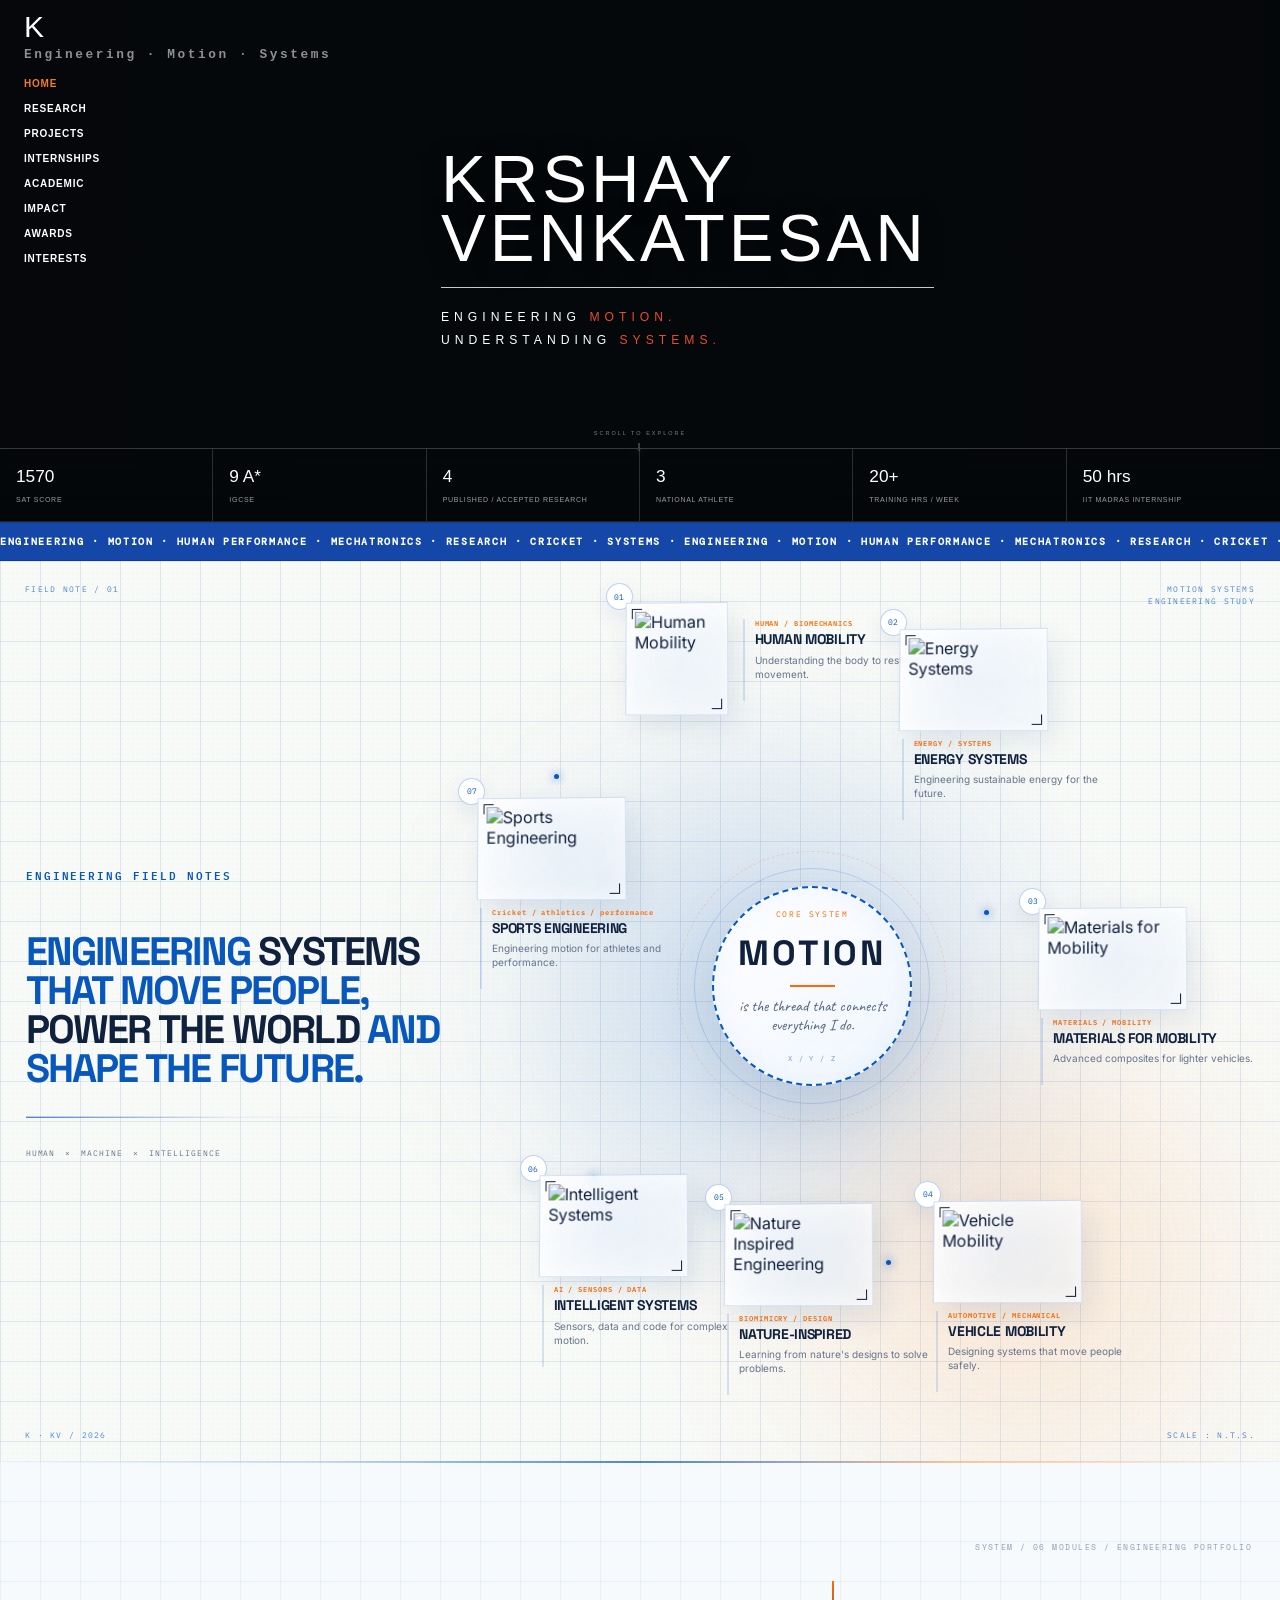
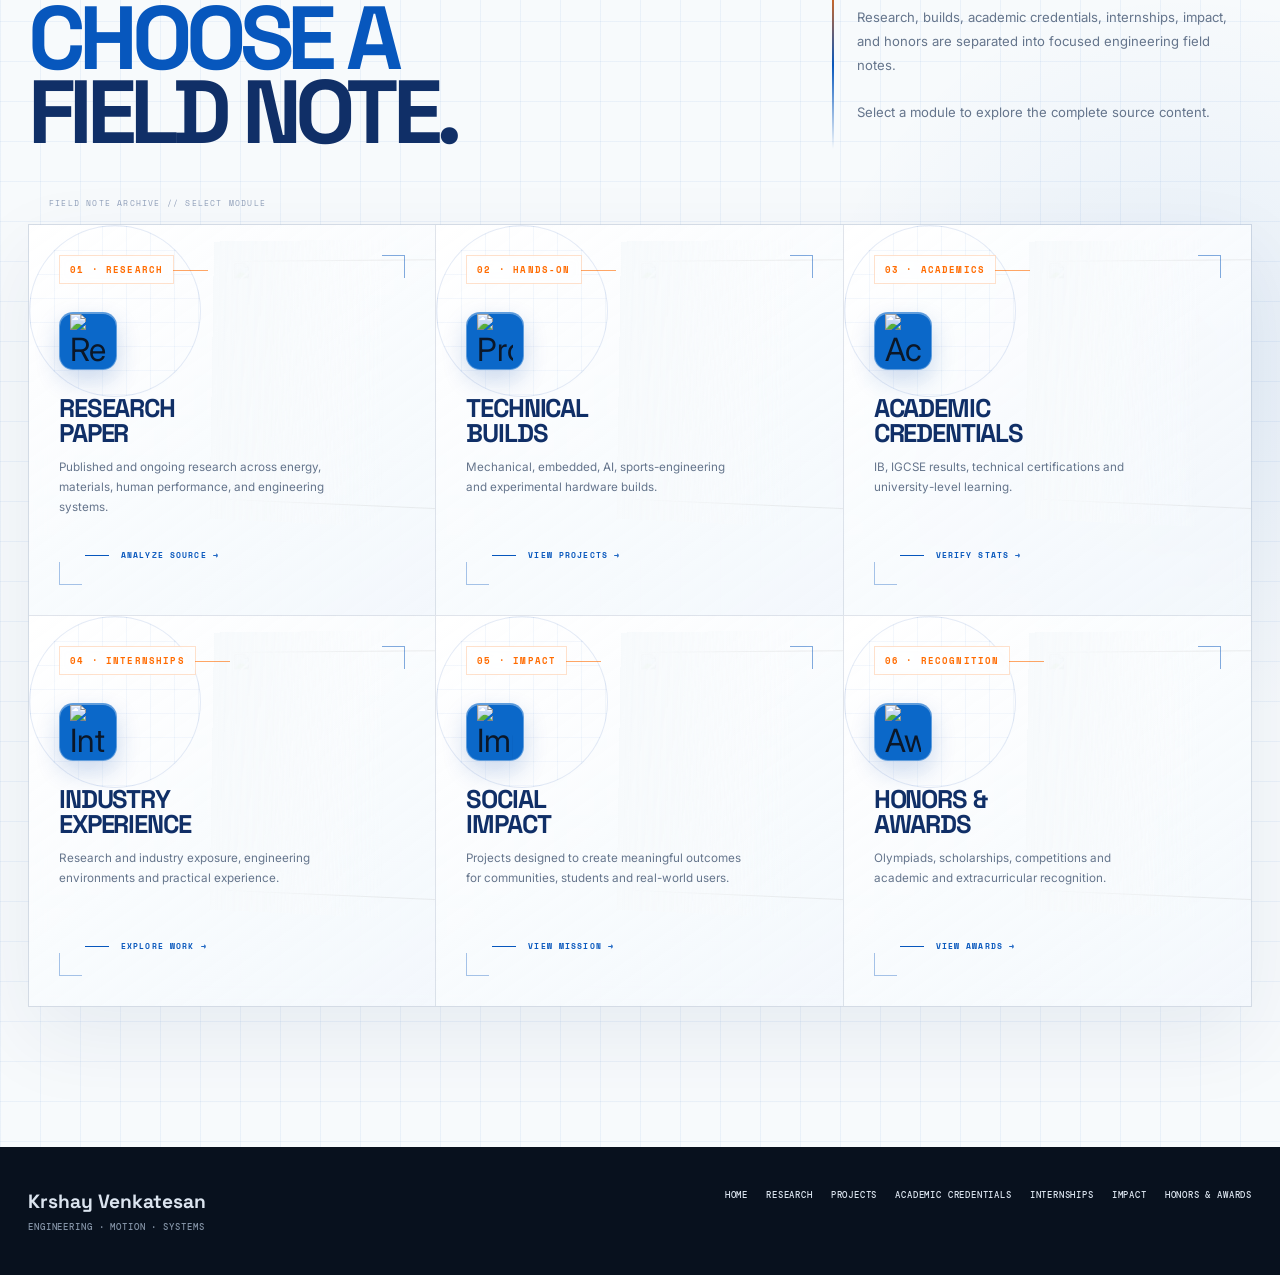
==== index.html @ c0efdbad "Add files via upload" ====
<!doctype html>
<html lang="en">

<head>
    <meta charset="utf-8">
    <meta name="viewport" content="width=device-width,initial-scale=1">
    <meta name="theme-color" content="#08111e">
    <title>Krshay Venkatesan — Engineering · Motion · Systems</title>
    <link rel="stylesheet" href="styles.css">
    <link rel="preconnect" href="https://fonts.googleapis.com">

    <link rel="preconnect" href="https://fonts.gstatic.com" crossorigin>

    <link
        href="https://fonts.googleapis.com/css2?family=Caveat:wght@400;500;600;700&family=IBM+Plex+Mono:wght@400;500;600&family=Inter:wght@400;500;600;700;800&family=Space+Grotesk:wght@400;500;600;700&display=swap"
        rel="stylesheet">
</head>

<body>
    <header class="site-header">

        <div class="header-inner">

            <!-- BRAND -->
            <a class="brand" href="index.html" aria-label="Krshay Venkatesan — Home" style="margin-bottom: 10px;">
                <span class="brand-mark">K</span>
                <span class="brand-name">
                    <small style="font-size: 80%;">Engineering · Motion · Systems</small>
                </span>
                <br>
            </a>
            <!-- NAVIGATION -->
            <nav class="main-nav" aria-label="Primary navigation">

                <a href="index.html" class="active">
                    <span>HOME</span>
                </a>

                <a href="research.html">
                    <span>RESEARCH</span>
                </a>

                <a href="projects.html">
                    <span>PROJECTS</span>
                </a>

                <a href="internships.html">
                    <span>INTERNSHIPS</span>
                </a>

                <a href="academics.html">
                    <span>ACADEMIC</span>
                </a>

                <a href="impact.html">
                    <span>IMPACT</span>
                </a>

                <a href="awards.html">
                    <span>AWARDS</span>
                </a>

                <a href="interests.html">
                    <span>INTERESTS</span>
                </a>

            </nav>

            <!-- MOBILE MENU -->
            <button class="menu-toggle" aria-label="Open navigation" aria-expanded="false" onclick="
                    document.body.classList.toggle('menu-open');
                    this.setAttribute(
                        'aria-expanded',
                        document.body.classList.contains('menu-open')
                    );
                ">

                <span></span>
                <span></span>
                <span></span>

            </button>

        </div>

    </header>
    <main>
        <section class="hero">

            <!-- FULL-WIDTH HERO IMAGE -->
            <div class="hero-bg"></div>


            <!-- HERO TITLE -->
            <div class="hero-content">

                <h1>
                    <span>KRSHAY</span>
                    <span>VENKATESAN</span>
                </h1>

                <div class="hero-rule"></div>

                <div class="hero-tagline">
                    <span>ENGINEERING <b>MOTION.</b></span>
                    <span>UNDERSTANDING <b>SYSTEMS.</b></span>
                </div>

            </div>


            <!-- SCROLL -->
            <div class="scroll-indicator">
                <span>SCROLL TO EXPLORE</span>
                <i>↓</i>
            </div>


            <!-- HERO STATS -->
            <div class="hero-stats">

                <div class="hero-stat">
                    <strong>1570</strong>
                    <span>SAT score</span>
                </div>

                <div class="hero-stat">
                    <strong>9 A*</strong>
                    <span>IGCSE</span>
                </div>

                <div class="hero-stat">
                    <strong>4</strong>
                    <span>Published / accepted research</span>
                </div>

                <div class="hero-stat">
                    <strong>3</strong>
                    <span>National athlete</span>
                </div>

                <div class="hero-stat">
                    <strong>20+</strong>
                    <span>Training hrs / week</span>
                </div>

                <div class="hero-stat">
                    <strong>50 hrs</strong>
                    <span>IIT Madras internship</span>
                </div>

            </div>

        </section>
        <div class="marquee">
            <div class="marquee-track">ENGINEERING · MOTION · HUMAN PERFORMANCE · MECHATRONICS · RESEARCH · CRICKET ·
                SYSTEMS · ENGINEERING · MOTION · HUMAN PERFORMANCE · MECHATRONICS · RESEARCH · CRICKET · SYSTEMS ·
                BIOMECHANICS</div>
        </div>
        <section class="blueprint-container">

            <!-- Blueprint atmosphere -->
            <div class="bp-glow bp-glow-1"></div>
            <div class="bp-glow bp-glow-2"></div>

            <!-- Technical corner labels -->
            <div class="technical-label label-top-left">
                FIELD NOTE / 01
            </div>

            <div class="technical-label label-top-right">
                MOTION SYSTEMS<br>
                ENGINEERING STUDY
            </div>

            <div class="technical-label label-bottom-left">
                K · KV / 2026
            </div>

            <div class="technical-label label-bottom-right">
                SCALE : N.T.S.
            </div>


            <div class="blueprint-stage">

                <!-- ==============================
             LEFT EDITORIAL AREA
        =============================== -->

                <aside class="sidebar">

                    <div class="eyebrow-wrap">
                        <span class="eyebrow" style="color: var(--bp-blue);">
                            ENGINEERING FIELD NOTES
                        </span>
                    </div>

                    <h1 class="main-headline">
                        ENGINEERING
                        <span>SYSTEMS</span>
                        THAT MOVE PEOPLE,
                        <span>POWER THE WORLD</span>
                        AND SHAPE THE FUTURE.
                    </h1>


                    <div class="headline-rule"></div>

                    <div class="sidebar-meta">

                        <span>
                            HUMAN
                        </span>

                        <span>×</span>

                        <span>
                            MACHINE
                        </span>

                        <span>×</span>

                        <span>
                            INTELLIGENCE
                        </span>

                    </div>

                </aside>



                <!-- ==============================
             CENTRAL 3D MOTION HUB
        =============================== -->

                <div class="motion-hub">
                    <div class="hub-orbit orbit-1"></div>
                    <div class="hub-orbit orbit-2"></div>
                    <div class="hub-circle">
                        <div class="hub-inner">
                            <span class="hub-kicker">
                                CORE SYSTEM
                            </span>
                            <h2>
                                MOTION
                            </h2>
                            <div class="hub-line"></div>
                            <p>
                                is the thread that connects
                                everything I do.
                            </p>
                            <span class="hub-coordinates">
                                X / Y / Z
                            </span>
                        </div>
                    </div>
                </div>

                <!-- ==============================
             NODE 01
             HUMAN MOBILITY
        =============================== -->

                <article class="node n1">

                    <div class="node-number">
                        01
                    </div>
                    <div class="node-image-wrap">

                        <div class="node-image-glow"></div>

                        <img src="assets/drawing/knee.png" alt="Human Mobility">

                        <span class="image-corner corner-tl"></span>
                        <span class="image-corner corner-br"></span>

                    </div>
                    <div class="txt">
                        <span class="node-category">
                            HUMAN / BIOMECHANICS
                        </span>

                        <h3>
                            HUMAN MOBILITY
                        </h3>

                        <p>
                            Understanding the body
                            to restore movement.
                        </p>

                        <span class="node-action">
                            EXPLORE →
                        </span>

                    </div>

                </article>



                <!-- ==============================
             NODE 02
             ENERGY
        =============================== -->

                <article class="node n2">

                    <div class="node-number">
                        02
                    </div>


                    <div class="node-image-wrap">

                        <div class="node-image-glow"></div>

                        <img src="assets/drawing/reactor.png" alt="Energy Systems">

                        <span class="image-corner corner-tl"></span>
                        <span class="image-corner corner-br"></span>

                    </div>


                    <div class="txt">

                        <span class="node-category">
                            ENERGY / SYSTEMS
                        </span>

                        <h3>
                            ENERGY SYSTEMS
                        </h3>

                        <p>
                            Engineering sustainable
                            energy for the future.
                        </p>

                        <span class="node-action">
                            EXPLORE →
                        </span>

                    </div>

                </article>



                <!-- ==============================
             NODE 03
             MATERIALS
        =============================== -->

                <article class="node n3">

                    <div class="node-number">
                        03
                    </div>


                    <div class="node-image-wrap">

                        <div class="node-image-glow"></div>

                        <img src="assets/drawing/materials.png" alt="Materials for Mobility">

                        <span class="image-corner corner-tl"></span>
                        <span class="image-corner corner-br"></span>

                    </div>


                    <div class="txt">

                        <span class="node-category">
                            MATERIALS / MOBILITY
                        </span>

                        <h3>
                            MATERIALS FOR MOBILITY
                        </h3>

                        <p>
                            Advanced composites for
                            lighter vehicles.
                        </p>

                        <span class="node-action">
                            EXPLORE →
                        </span>

                    </div>

                </article>



                <!-- ==============================
             NODE 04
             VEHICLE
        =============================== -->

                <article class="node n4">

                    <div class="node-number">
                        04
                    </div>


                    <div class="node-image-wrap">

                        <div class="node-image-glow"></div>

                        <img src="assets/drawing/chassis.png" alt="Vehicle Mobility">

                        <span class="image-corner corner-tl"></span>
                        <span class="image-corner corner-br"></span>

                    </div>


                    <div class="txt">

                        <span class="node-category">
                            AUTOMOTIVE / MECHANICAL
                        </span>

                        <h3>
                            VEHICLE MOBILITY
                        </h3>

                        <p>
                            Designing systems that
                            move people safely.
                        </p>

                        <span class="node-action">
                            EXPLORE →
                        </span>

                    </div>

                </article>



                <!-- ==============================
             NODE 05
             NATURE
        =============================== -->

                <article class="node n5">

                    <div class="node-number">
                        05
                    </div>


                    <div class="node-image-wrap">

                        <div class="node-image-glow"></div>

                        <img src="assets/drawing/nature.png" alt="Nature Inspired Engineering">

                        <span class="image-corner corner-tl"></span>
                        <span class="image-corner corner-br"></span>

                    </div>


                    <div class="txt">

                        <span class="node-category">
                            BIOMIMICRY / DESIGN
                        </span>

                        <h3>
                            NATURE-INSPIRED
                        </h3>

                        <p>
                            Learning from nature's
                            designs to solve problems.
                        </p>

                        <span class="node-action">
                            EXPLORE →
                        </span>

                    </div>

                </article>



                <!-- ==============================
             NODE 06
             INTELLIGENCE
        =============================== -->

                <article class="node n6">

                    <div class="node-number">
                        06
                    </div>


                    <div class="node-image-wrap">

                        <div class="node-image-glow"></div>

                        <img src="assets/drawing/chip.png" alt="Intelligent Systems">

                        <span class="image-corner corner-tl"></span>
                        <span class="image-corner corner-br"></span>

                    </div>


                    <div class="txt">

                        <span class="node-category">
                            AI / SENSORS / DATA
                        </span>

                        <h3>
                            INTELLIGENT SYSTEMS
                        </h3>

                        <p>
                            Sensors, data and code
                            for complex motion.
                        </p>

                        <span class="node-action">
                            EXPLORE →
                        </span>

                    </div>

                </article>



                <!-- ==============================
             NODE 07
             Sports Engineering
        =============================== -->

                <article class="node n7">

                    <div class="node-number">
                        07
                    </div>


                    <div class="node-image-wrap">

                        <div class="node-image-glow"></div>

                        <img src="assets/drawing/sport.png" alt="Sports Engineering">

                        <span class="image-corner corner-tl"></span>
                        <span class="image-corner corner-br"></span>

                    </div>


                    <div class="txt">

                        <span class="node-category">
                            Cricket / athletics / performance
                        </span>

                        <h3>
                            SPORTS ENGINEERING
                        </h3>

                        <p>
                            Engineering motion for
                            athletes and performance.
                        </p>

                        <span class="node-action">
                            EXPLORE →
                        </span>

                    </div>

                </article>



                <!-- ==============================
             FLOATING TECH PARTICLES
        =============================== -->

                <span class="tech-dot dot-1"></span>
                <span class="tech-dot dot-2"></span>
                <span class="tech-dot dot-3"></span>
                <span class="tech-dot dot-4"></span>

            </div>

        </section>
        <section class="foundation" id="foundation">

            <div class="container">

                <!-- =========================================
             SECTION INTRO
             ========================================= -->

                <div class="section-intro reveal">

                    <div>

                        <h2>
                            Choose a<br>
                            Field Note.
                        </h2>

                    </div>

                    <p>
                        Research, builds, academic credentials,
                        internships, impact, and honors are separated
                        into focused engineering field notes.

                        <br><br>

                        Select a module to explore the complete source
                        content.
                    </p>

                </div>


                <!-- =========================================
             SIX MODULES
             ========================================= -->

                <div class="six-grid">


                    <!-- =====================================
                 01 — RESEARCH
                 ===================================== -->

                    <a class="topic-card reveal" href="research.html">

                        <div class="card-bg-drawing">

                            <img src="assets/drawing/materials.png" alt="">

                        </div>


                        <div class="card-content">

                            <div class="topic-num">
                                01 · RESEARCH
                            </div>


                            <div class="topic-icon" style="padding:10px;">
                                <img src="assets/icon/research.png" alt="Research">
                            </div>

                            <h3>
                                Research<br>
                                Paper
                            </h3>


                            <p>
                                Published and ongoing research across
                                energy, materials, human performance,
                                and engineering systems.
                            </p>


                            <span class="topic-link">
                                Analyze Source →
                            </span>

                        </div>

                    </a>



                    <!-- =====================================
                 02 — PROJECTS
                 ===================================== -->

                    <a class="topic-card reveal" href="projects.html">

                        <div class="card-bg-drawing">

                            <img src="assets/drawing/projects.png" alt="">

                        </div>


                        <div class="card-content">

                            <div class="topic-num">
                                02 · HANDS-ON
                            </div>



                            <div class="topic-icon" style="padding:10px;">
                                <img src="assets/icon/projects.png" alt="Projects">
                            </div>

                            <h3>
                                Technical<br>
                                Builds
                            </h3>


                            <p>
                                Mechanical, embedded, AI,
                                sports-engineering and
                                experimental hardware builds.
                            </p>


                            <span class="topic-link">
                                View Projects →
                            </span>

                        </div>

                    </a>

                    <!-- =====================================
                 03 — ACADEMICS
                 ===================================== -->

                    <a class="topic-card reveal" href="academics.html">

                        <div class="card-bg-drawing">

                            <img src="assets/drawing/academics.png" alt="">

                        </div>


                        <div class="card-content">

                            <div class="topic-num">
                                03 · ACADEMICS
                            </div>


                            <div class="topic-icon" style="padding:10px;">
                                <img src="assets/icon/academics.png" alt="Academics">
                            </div>


                            <h3>
                                Academic<br>
                                Credentials
                            </h3>


                            <p>
                                IB, IGCSE results, technical
                                certifications and university-level
                                learning.
                            </p>


                            <span class="topic-link">
                                Verify Stats →
                            </span>

                        </div>

                    </a>

                    <!-- =====================================
                 04 — INTERNSHIPS
                 ===================================== -->

                    <a class="topic-card reveal" href="internships.html">

                        <div class="card-bg-drawing">

                            <img src="assets/drawing/internship.png" alt="">

                        </div>


                        <div class="card-content">

                            <div class="topic-num">
                                04 · INTERNSHIPS
                            </div>


                            <div class="topic-icon" style="padding:10px;">
                                <img src="assets/icon/internship.png" alt="Internships">
                            </div>


                            <h3>
                                Industry<br>
                                Experience
                            </h3>


                            <p>
                                Research and industry exposure,
                                engineering environments and
                                practical experience.
                            </p>


                            <span class="topic-link">
                                Explore Work →
                            </span>

                        </div>

                    </a>



                    <!-- =====================================
                 05 — IMPACT
                 ===================================== -->

                    <a class="topic-card reveal" href="impact.html">

                        <div class="card-bg-drawing">

                            <img src="assets/drawing/impact.png" alt="">

                        </div>


                        <div class="card-content">

                            <div class="topic-num">
                                05 · IMPACT
                            </div>


                            <div class="topic-icon" style="padding:10px;">
                                <img src="assets/icon/impact.png" alt="Impact">
                            </div>


                            <h3>
                                Social<br>
                                Impact
                            </h3>


                            <p>
                                Projects designed to create meaningful
                                outcomes for communities, students
                                and real-world users.
                            </p>


                            <span class="topic-link">
                                View Mission →
                            </span>

                        </div>

                    </a>



                    <!-- =====================================
                 06 — AWARDS
                 ===================================== -->

                    <a class="topic-card reveal" href="awards.html">

                        <div class="card-bg-drawing">

                            <img src="assets/drawing/award.png" alt="">

                        </div>


                        <div class="card-content">

                            <div class="topic-num">
                                06 · RECOGNITION
                            </div>


                            <div class="topic-icon" style="padding:10px;">
                                <img src="assets/icon/award.png" alt="Awards">
                            </div>


                            <h3>
                                Honors &<br>
                                Awards
                            </h3>


                            <p>
                                Olympiads, scholarships, competitions
                                and academic and extracurricular
                                recognition.
                            </p>


                            <span class="topic-link">
                                View Awards →
                            </span>

                        </div>

                    </a>


                </div>

            </div>

        </section>
    </main>
    <footer class="site-footer">
        <div class="container footer-grid">
            <div>
                <div class="footer-title">Krshay Venkatesan</div>
                <div class="footer-meta">Engineering · Motion · Systems</div>
            </div>
            <div class="footer-links"><a href="index.html">Home</a><a href="research.html">Research</a><a
                    href="projects.html">Projects</a><a href="academics.html">Academic Credentials</a><a
                    href="internships.html">Internships</a><a href="impact.html">Impact</a><a href="awards.html">Honors
                    & Awards</a></div>
        </div>
    </footer>
    <script>const io = new IntersectionObserver(es => es.forEach(e => { if (e.isIntersecting) e.target.classList.add('show') }), { threshold: .08 }); document.querySelectorAll('.reveal').forEach(e => io.observe(e));</script>
</body>

</html>
---- styles.css ----
@import url('https://fonts.googleapis.com/css2?family=Caveat:wght@500;600&family=DM+Mono:wght@400;500&family=Inter:wght@400;500;600;700;800&family=Space+Grotesk:wght@500;600;700&display=swap');
@import url('https://fonts.googleapis.com/css2?family=Space+Mono&family=Syncopate:wght@700&display=swap');

:root {
    --ink: #0b1728;
    --blue: #1547a8;
    --blue2: #2b6bd8;
    --paper: #f7f8f4;
    --grid: #dbe5f2;
    --orange: #e85a20;
    --muted: #66758a;
    --line: #c7d3e2;
    --max: 1320px;
    --mono: 'DM Mono', monospace;
    --display: 'Space Grotesk', sans-serif;
    --sans: 'Inter', sans-serif;
    --hand: 'Caveat', cursive;
    --bp-blue: #0047ab;
    --bp-soft: #f0f7ff;
    --bp-grid: rgba(0, 71, 171, 0.1);
}

* {
    box-sizing: border-box;
    margin: 0;
    padding: 0
}

html {
    scroll-behavior: smooth
}

body {
    font-family: var(--sans);
    background: var(--paper);
    color: var(--ink);
    overflow-x: hidden
}

a {
    color: inherit;
    text-decoration: none
}

img {
    max-width: 100%;
    display: block
}

.container {
    width: min(var(--max), calc(100% - 56px));
    margin: auto
}

.mono {
    font-family: var(--mono)
}

.hand {
    font-family: var(--hand)
}

body:before {
    content: '';
    position: fixed;
    inset: 0;
    pointer-events: none;
    opacity: .35;
    background-image: linear-gradient(rgba(21, 71, 168, .035) 1px, transparent 1px), linear-gradient(90deg, rgba(21, 71, 168, .035) 1px, transparent 1px);
    background-size: 32px 32px;
    z-index: -1
}

.nav {
    position: fixed;
    z-index: 50;
    left: 0;
    right: 0;
    top: 0;
    height: 74px;
    display: flex;
    align-items: center;
    justify-content: space-between;
    padding: 0 28px;
    background: rgba(247, 248, 244, .86);
    backdrop-filter: blur(16px);
    border-bottom: 1px solid #cbd6e3
}

.brand {
    display: flex;
    align-items: center;
    gap: 13px
}

.logo {
    font: 700 1.8rem var(--display);
    letter-spacing: -.09em
}

.brand-line {
    width: 1px;
    height: 30px;
    background: #aebdce
}

.brand-text strong {
    display: block;
    font: 700 .86rem var(--display);
    letter-spacing: .08em;
    text-transform: uppercase
}

.brand-text span {
    display: block;
    margin-top: 3px;
    color: #708097;
    font: 500 .52rem var(--mono);
    letter-spacing: .12em;
    text-transform: uppercase
}

.navlinks {
    display: flex;
    gap: 24px;
    list-style: none;
    font: 500 .58rem var(--mono);
    letter-spacing: .1em;
    text-transform: uppercase
}

.navlinks a {
    color: #536277
}

.navlinks a:hover {
    color: var(--orange)
}

.nav-cta {
    border: 1px solid #9eafc3;
    padding: 10px 13px;
    font: 500 .58rem var(--mono);
    letter-spacing: .1em;
    text-transform: uppercase
}

.menu {
    display: none;
    border: 0;
    background: none;
    font-size: 1.4rem
}

.hero {
    min-height: 100vh;
    padding-top: 44px;
    position: relative;
    display: flex;
    align-items: center;
    overflow: hidden;
    background: #05080d;
    color: white
}


.hero-grid {
    position: absolute;
    inset: 0;
    background-image: linear-gradient(rgba(255, 255, 255, .045) 1px, transparent 1px), linear-gradient(90deg, rgba(255, 255, 255, .045) 1px, transparent 1px);
    background-size: 70px 70px;
    mask-image: linear-gradient(90deg, #000, transparent 92%)
}

.hero-content {
    position: relative;
    z-index: 2;
    padding: 88px 0 145px
}

.eyebrow {
    font: 500 .63rem var(--mono);
    letter-spacing: .18em;
    text-transform: uppercase;
    color: #b7c1ce;
    margin-bottom: 24px
}

.hero h1 {
    font: 800 clamp(4rem, 6.8vw, 7.2rem)/.78 var(--display);
    letter-spacing: -.09em;
    text-transform: uppercase
}

.hero h1 span {
    display: block
}

.rule {
    width: 220px;
    height: 2px;
    background: var(--orange);
    margin: 32px 0 22px
}

.tagline {
    font: 500 clamp(1rem, 1.6vw, 1.35rem)/1.6 var(--mono);
    letter-spacing: .12em;
    text-transform: uppercase
}

.tagline b {
    color: #ff8a55
}

.hero-intro {
    max-width: 620px;
    color: #c4ccd6;
    line-height: 1.85;
    font-size: .92rem;
    margin-top: 22px
}

.hero-actions {
    display: flex;
    gap: 10px;
    flex-wrap: wrap;
    margin-top: 28px
}

.btn {
    display: inline-flex;
    align-items: center;
    gap: 9px;
    padding: 13px 17px;
    border: 1px solid #aab8c8;
    font: 600 .59rem var(--mono);
    letter-spacing: .1em;
    text-transform: uppercase;
    transition: .25s
}

.btn:hover {
    transform: translateY(-2px);
    border-color: var(--orange)
}

.btn.primary {
    background: var(--orange);
    border-color: var(--orange);
    color: #fff
}

.hero-note {
    position: absolute;
    right: 5%;
    bottom: 19%;
    z-index: 2;
    width: 250px;
    padding: 14px 16px;
    background: #f7f8f4;
    color: #17345e;
    border: 1px solid #c2cedc;
    box-shadow: 8px 8px 0 rgba(0, 0, 0, .38);
    transform: rotate(-4deg);
    font: 600 1.35rem var(--hand)
}

.hero-note small {
    display: block;
    margin-top: 8px;
    font: 500 .53rem var(--mono);
    letter-spacing: .12em;
    text-transform: uppercase;
    color: #6a7890
}

.hero-stats {
    position: absolute;
    left: 0;
    right: 0;
    bottom: 0;
    z-index: 3;
    display: grid;
    grid-template-columns: repeat(6, 1fr);
    background: rgba(247, 248, 244, .92);
    color: var(--ink);
    border-top: 1px solid #c4d0df;
    backdrop-filter: blur(12px)
}

.hero-stat {
    padding: 16px 18px;
    border-right: 1px solid #d3dce7
}

.hero-stat:last-child {
    border-right: 0
}

.hero-stat strong {
    display: block;
    font: 700 1.35rem var(--display)
}

.hero-stat span {
    display: block;
    margin-top: 3px;
    color: #6f7d90;
    font: 500 .5rem var(--mono);
    letter-spacing: .08em;
    text-transform: uppercase
}

.marquee {
    background: var(--blue);
    color: #fff;
    overflow: hidden;
    white-space: nowrap;
    border-block: 1px solid #123b8c
}

.marquee-track {
    display: inline-flex;
    gap: 36px;
    padding: 12px 0;
    font: 700 .62rem var(--mono);
    letter-spacing: .17em;
    text-transform: uppercase;
    animation: marquee 22s linear infinite
}

@keyframes marquee {
    to {
        transform: translateX(-50%)
    }
}

.foundation {
    padding: 95px 0 120px;
    background: #fff
}

.section-intro {
    display: flex;
    justify-content: space-between;
    align-items: end;
    gap: 40px;
    margin-bottom: 45px
}

.section-intro h2 {
    font: 700 clamp(3rem, 6.5vw, 6.5rem)/.85 var(--display);
    letter-spacing: -.07em;
    text-transform: uppercase;
    color: #102f67
}

.section-intro p {
    max-width: 430px;
    color: #607088;
    line-height: 1.8;
    font-size: .85rem
}

.six-grid {
    display: grid;
    grid-template-columns: repeat(3, 1fr);
    border: 1px solid var(--line);
    background: #fff
}
 
.topic-card {
    min-height: 300px;
    padding: 26px;
    position: relative;
    border-right: 1px solid var(--line);
    border-bottom: 1px solid var(--line);
    overflow: hidden;
    transition: .3s;
    background: rgba(255, 255, 255, .9)
}

.topic-card:nth-child(3n) {
    border-right: 0
}

.topic-card:nth-child(n+4) {
    border-bottom: 0
}

.topic-card:before {
    content: '';
    position: absolute;
    width: 170px;
    height: 170px;
    border: 1px solid #1547a81c;
    border-radius: 50%;
    right: -65px;
    bottom: -65px
}

.topic-card:hover {
    background: #f5f8fc;
    transform: translateY(-5px);
    box-shadow: 0 15px 35px rgba(17, 49, 93, .08)
}

.topic-num {
    font: 500 .58rem var(--mono);
    letter-spacing: .14em;
    color: var(--orange)
}

.topic-icon {
    font-size: 2rem;
    margin: 30px 0 24px
}

.topic-card h3 {
    font: 700 1.45rem var(--display);
    letter-spacing: -.03em;
    text-transform: uppercase;
    color: #102f67
}

.topic-card p {
    color: #637187;
    font-size: .77rem;
    line-height: 1.75;
    margin-top: 10px;
    max-width: 330px
}

.topic-link {
    position: absolute;
    left: 26px;
    bottom: 24px;
    font: 600 .57rem var(--mono);
    letter-spacing: .1em;
    text-transform: uppercase;
    color: var(--blue)
}

.site-footer {
    background: #08111e;
    color: #dbe4ef;
    padding: 42px 0
}

.footer-grid {
    display: flex;
    justify-content: space-between;
    gap: 30px
}

.footer-title {
    font: 700 1.2rem var(--display)
}

.footer-meta {
    font: 500 .55rem var(--mono);
    letter-spacing: .1em;
    text-transform: uppercase;
    color: #8392a5;
    margin-top: 7px
}

.footer-links {
    display: flex;
    gap: 18px;
    flex-wrap: wrap;
    font: 500 .57rem var(--mono);
    letter-spacing: .09em;
    text-transform: uppercase
}

.footer-links a:hover {
    color: #ff7a43
}

.page-hero {
    padding: 145px 0 80px;
    background: #08111e;
    color: #fff;
    position: relative;
    overflow: hidden
}

.page-hero:after {
    content: '';
    position: absolute;
    inset: 0;
    background-image: linear-gradient(rgba(255, 255, 255, .035) 1px, transparent 1px), linear-gradient(90deg, rgba(255, 255, 255, .035) 1px, transparent 1px);
    background-size: 54px 54px;
    opacity: .6
}

.page-hero .container {
    position: relative;
    z-index: 2
}

.page-kicker {
    font: 500 .6rem var(--mono);
    letter-spacing: .18em;
    text-transform: uppercase;
    color: #ff8a55;
    margin-bottom: 20px
}

.page-hero h1 {
    font-family: Arial, Helvetica, sans-serif !important;
    font: 700 clamp(3.5rem, 8vw, 8rem)/.82 var(--display);
    letter-spacing: -.08em;
    text-transform: uppercase
}

.page-hero p {
    max-width: 650px;
    color: #aeb8c5;
    line-height: 1.8;
    margin-top: 25px
}

.back {
    display: inline-flex;
    margin-top: 28px;
    color: #fff;
    border-color: #4c5d73
}

.content-section {
    padding: 90px 0
}

.content-section.light {
    background: #f4f8ff
}

.content-section.paper {
    background: #fff
}

.content-section h2 {
    font: 700 clamp(2.6rem, 5vw, 5.5rem)/.86 var(--display);
    letter-spacing: -.07em;
    text-transform: uppercase;
    color: #102f67;
    margin-bottom: 35px
}

.research-list {
    display: grid;
    gap: 2px
}

.research-item {
    display: grid;
    grid-template-columns: 120px 1fr 120px;
    gap: 28px;
    padding: 28px;
    border: 1px solid #d4dde8;
    background: #fff
}

.research-year {
    font: 500 .62rem var(--mono);
    color: #75839a
}

.research-venue {
    font: 500 .58rem var(--mono);
    color: var(--orange);
    letter-spacing: .12em;
    text-transform: uppercase;
    margin-bottom: 8px
}

.research-item h3 {
    font: 600 1.25rem var(--display);
    margin-bottom: 8px
}

.research-item p {
    color: #617087;
    font-size: .8rem;
    line-height: 1.75
}

.research-mentor {
    font-size: .68rem;
    color: #7b8798;
    font-style: italic;
    margin-top: 9px
}

.status {
    justify-self: end;
    align-self: start;
    padding: 7px 9px;
    border: 1px solid #9bb0cc;
    font: 500 .55rem var(--mono);
    letter-spacing: .08em;
    text-transform: uppercase;
    color: var(--blue)
}

.project-list {
    display: grid;
    grid-template-columns: repeat(2, 1fr);
    gap: 18px
}

.project-card,
.impact-card,
.academic-card,
.award-card,
.intern-card {
    background: #fff;
    border: 1px solid #c9d5e3;
    padding: 26px;
    position: relative
}

.project-card h3,
.impact-card h3,
.academic-card h3 {
    font: 700 1.3rem var(--display);
    text-transform: uppercase;
    color: #123a77
}

.project-label {
    font: 500 .57rem var(--mono);
    color: var(--blue);
    letter-spacing: .12em;
    text-transform: uppercase
}

.project-card p,
.impact-card p {
    color: #56677e;
    font-size: .79rem;
    line-height: 1.8;
    margin-top: 13px
}

.tech {
    display: flex;
    gap: 6px;
    flex-wrap: wrap;
    margin-top: 18px
}

.tech span,
.skill {
    padding: 6px 8px;
    border: 1px solid #b9c8db;
    color: #315b9b;
    font: 500 .52rem var(--mono);
    text-transform: uppercase
}

.academic-grid {
    display: grid;
    grid-template-columns: 1fr 1fr;
    gap: 18px
}

.score-row {
    display: flex;
    justify-content: space-between;
    gap: 15px;
    padding: 10px 0;
    border-bottom: 1px solid #e3e8ee;
    font-size: .77rem;
    color: #536278
}

.score {
    font: 500 .58rem var(--mono);
    color: #163e7c;
    background: #edf3fc;
    padding: 4px 7px
}

.skills {
    display: flex;
    gap: 7px;
    flex-wrap: wrap;
    margin-top: 18px;
    padding: 24px;
    border: 1px solid #c9d5e3;
    background: #fff
}

.awards-grid {
    display: grid;
    grid-template-columns: repeat(3, 1fr);
    gap: 14px
}

.award-card {
    min-height: 155px
}

.award-medal {
    font-size: 1.5rem
}

.award-card h3 {
    font: 600 .9rem/1.3 var(--display);
    color: #173d77;
    margin: 8px 0
}

.award-card p {
    font: 500 .55rem var(--mono);
    letter-spacing: .06em;
    text-transform: uppercase;
    color: #a26e20
}

.timeline {
    border-top: 1px solid #d3dde8
}

.intern-card {
    display: grid;
    grid-template-columns: 190px 1fr;
    gap: 35px;
    border-width: 0 0 1px
}

.intern-meta {
    font: 500 .6rem var(--mono);
    color: var(--orange);
    letter-spacing: .08em;
    text-transform: uppercase
}

.intern-org {
    color: #7b899c;
    margin-top: 7px
}

.intern-card h3 {
    font: 600 1.35rem var(--display);
    text-transform: uppercase;
    margin-bottom: 9px
}

.intern-card p,
.intern-card li {
    color: #5d6c81;
    font-size: .79rem;
    line-height: 1.75
}

.intern-card ul {
    padding-left: 18px;
    margin-top: 9px
}

.impact-grid {
    display: grid;
    grid-template-columns: 1fr 1fr;
    gap: 18px
}

.impact-top {
    display: flex;
    gap: 13px;
    align-items: center;
    padding-bottom: 18px;
    border-bottom: 1px solid #dfe6ee
}

.impact-icon {
    width: 45px;
    height: 45px;
    border-radius: 50%;
    background: #123a77;
    color: #fff;
    display: grid;
    place-items: center
}

.impact-quote {
    font: 600 1.45rem/1.3 var(--hand);
    color: #1b4b93;
    border-left: 3px solid var(--orange);
    padding-left: 13px;
    margin: 18px 0
}

.impact-stats {
    display: grid;
    grid-template-columns: repeat(3, 1fr);
    margin: 22px -26px -26px;
    border-top: 1px solid #dfe6ee
}

.impact-stat {
    text-align: center;
    padding: 17px;
    border-right: 1px solid #dfe6ee
}

.impact-stat:last-child {
    border-right: 0
}

.impact-stat strong {
    display: block;
    font: 700 1.45rem var(--display);
    color: #103670
}

.impact-stat span {
    display: block;
    margin-top: 3px;
    font: 500 .5rem var(--mono);
    letter-spacing: .08em;
    text-transform: uppercase;
    color: #7b8798
}

.quote {
    margin-top: 25px;
    padding: 22px;
    border: 1px dashed #9fb2c9;
    background: #f3f7fb;
    color: #244b87;
    font: 600 1.5rem var(--hand)
}

.reveal {
    opacity: 0;
    transform: translateY(18px);
    transition: .7s ease
}

.reveal.show {
    opacity: 1;
    transform: none
}

/* =========================================================
   ENGINEERING FIELD NOTES
   PREMIUM 3D BLUEPRINT SYSTEM
========================================================= */

:root {

    --bp-blue: #0755c9;
    --bp-blue-light: #3c8cff;
    --bp-blue-dark: #062d70;

    --bp-orange: #ff641f;

    --bp-ink: #10213d;
    --bp-muted: #64748b;

    --bp-paper: #f8faf7;

    --bp-grid: rgba(22, 86, 170, .12);

    --bp-border: rgba(21, 89, 214, .28);

    --bp-shadow:
        0 25px 70px rgba(11, 49, 100, .13);

    --bp-font:
        "Inter",
        "Arial",
        sans-serif;

    --bp-display:
        "Space Grotesk",
        "Arial",
        sans-serif;

    --bp-mono:
        "IBM Plex Mono",
        monospace;

    --bp-hand:
        "Caveat",
        cursive;
}


/* =========================================================
   MAIN SECTION
========================================================= */

.blueprint-container {

    position: relative;

    min-height: 100vh;

    width: 100%;

    overflow: hidden;

    display: flex;

    align-items: center;

    justify-content: center;

    background-color: var(--bp-paper);

    background-image:

        linear-gradient(var(--bp-grid) 1px,
            transparent 1px),

        linear-gradient(90deg,
            var(--bp-grid) 1px,
            transparent 1px),

        radial-gradient(circle at 65% 50%,
            rgba(41, 108, 215, .09),
            transparent 35%);

    background-size:
        40px 40px,
        40px 40px,
        100% 100%;

    perspective: 1600px;

    font-family: var(--bp-font);

    color: var(--bp-ink);
}


/* =========================================================
   BLUEPRINT PAPER GRAIN
========================================================= */

.blueprint-container::before {

    content: "";

    position: absolute;

    inset: 0;

    pointer-events: none;

    opacity: .3;

    background-image:
        radial-gradient(rgba(0, 0, 0, .05) 1px,
            transparent 1px);

    background-size: 5px 5px;

    mix-blend-mode: multiply;
}


/* =========================================================
   BLUEPRINT STAGE
========================================================= */

.blueprint-stage {

    position: relative;

    width: min(1500px, 96vw);

    height: min(850px, 94vh);

    transform-style: preserve-3d;

    isolation: isolate;
}


/* =========================================================
   TECHNICAL CORNER LABELS
========================================================= */

.technical-label {

    position: absolute;

    z-index: 50;

    font-family: var(--bp-mono);

    font-size: 8px;

    line-height: 1.5;

    letter-spacing: .16em;

    color: var(--bp-blue);

    opacity: .7;
}


.label-top-left {

    top: 22px;

    left: 25px;
}


.label-top-right {

    top: 22px;

    right: 25px;

    text-align: right;
}


.label-bottom-left {

    bottom: 20px;

    left: 25px;
}


.label-bottom-right {

    bottom: 20px;

    right: 25px;
}


/* =========================================================
   BLUE GLOW
========================================================= */

.bp-glow {

    position: absolute;

    width: 400px;

    height: 400px;

    border-radius: 50%;

    pointer-events: none;

    filter: blur(100px);

    opacity: .12;
}


.bp-glow-1 {

    left: 42%;

    top: 25%;

    background: var(--bp-blue);
}


.bp-glow-2 {

    right: 5%;

    bottom: 0;

    background: var(--bp-orange);
}


/* =========================================================
   SIDEBAR
========================================================= */

.sidebar {

    position: absolute;

    z-index: 20;

    left: 0;

    top: 50%;

    width: 34%;

    max-width: 490px;

    transform:
        translateY(-50%) translateZ(30px);
}


/* =========================================================
   EYEBROW
========================================================= */

.eyebrow-wrap {

    display: flex;

    align-items: center;

    gap: 12px;

    margin-bottom: 25px;
}


.eyebrow {

    font-family: var(--bp-mono);

    font-size: 11px;

    letter-spacing: .18em;

    text-transform: uppercase;

    font-weight: 600;
}

/* =========================================================
   HEADLINE
========================================================= */

.main-headline {

    margin: 0;

    font-family: var(--bp-display);

    font-size: clamp(30px,
            3.1vw,
            55px);

    line-height: .98;

    font-weight: 800;

    letter-spacing: -.045em;

    text-transform: uppercase;

    color: var(--bp-blue);

    text-wrap: balance;
}


.main-headline span {

    position: relative;

    color: var(--bp-ink);
}


/* Orange engineering accent */



/* =========================================================
   HEADLINE RULE
========================================================= */

.headline-rule {

    width: 100%;

    height: 1px;

    margin: 28px 0;

    background:
        linear-gradient(90deg,
            var(--bp-blue),
            rgba(21, 89, 214, .1),
            transparent);
}


/* =========================================================
   QUOTE
========================================================= */

.quote-box {

    position: relative;

    padding: 18px 20px 18px 25px;

    border-left: 3px solid var(--bp-blue);

    background:
        linear-gradient(90deg,
            rgba(255, 255, 255, .85),
            rgba(255, 255, 255, .15));

    backdrop-filter: blur(8px);

    box-shadow:
        10px 15px 40px rgba(20, 60, 110, .06);

    font-family: var(--bp-hand);

    font-size: 21px;

    line-height: 1.35;

    color: #26364e;
}


.quote-mark {

    position: absolute;

    left: -13px;

    top: -22px;

    width: 28px;

    height: 28px;

    display: flex;

    align-items: center;

    justify-content: center;

    background: var(--bp-blue);

    color: white;

    border-radius: 50%;

    font-family: Georgia, serif;

    font-size: 22px;
}


.quote-text {

    transform: rotate(-1deg);
}


.signature {

    display: block;

    margin-top: 12px;

    font-family: var(--bp-hand);

    font-size: 25px;

    font-weight: bold;

    color: var(--bp-blue);

    text-decoration: underline;

    text-decoration-thickness: 1px;
}


/* =========================================================
   SIDEBAR META
========================================================= */

.sidebar-meta {

    display: flex;

    align-items: center;

    gap: 10px;

    margin-top: 30px;

    font-family: var(--bp-mono);

    font-size: 8px;

    letter-spacing: .12em;

    color: var(--bp-muted);
}


/* =========================================================
   SVG CONNECTIONS
========================================================= */

.connections {

    position: absolute;

    inset: 0;

    width: 100%;

    height: 100%;

    pointer-events: none;

    z-index: 2;
}


.connection-line {

    stroke: url(#lineGradient);

    stroke-width: 1;

    stroke-dasharray: 4 6;

    opacity: .5;

    vector-effect: non-scaling-stroke;

    filter: url(#lineGlow);

    animation:
        linePulse 4s ease-in-out infinite;
}


@keyframes linePulse {

    0%,
    100% {
        opacity: .25;
    }

    50% {
        opacity: .75;
    }
}


/* =========================================================
   MOTION HUB
========================================================= */

.motion-hub {

    position: absolute;

    left: 64%;

    top: 47%;

    width: 200px;

    height: 200px;

    transform:
        translate(-50%, -50%) translateZ(80px);

    z-index: 15;

    transform-style: preserve-3d;
}


/* Outer rotating orbit */

.hub-orbit {

    position: absolute;

    inset: -18px;

    border-radius: 50%;

    border: 1px solid rgba(21, 89, 214, .18);

    transform-style: preserve-3d;
}


.orbit-1 {

    animation:
        orbitRotate 16s linear infinite;
}


.orbit-2 {

    inset: -35px;

    border-style: dashed;

    border-color:
        rgba(255, 100, 31, .18);

    animation:
        orbitRotateReverse 22s linear infinite;
}


@keyframes orbitRotate {

    from {
        transform: rotateZ(0deg);
    }

    to {
        transform: rotateZ(360deg);
    }
}


@keyframes orbitRotateReverse {

    from {
        transform: rotateZ(360deg);
    }

    to {
        transform: rotateZ(0deg);
    }
}


/* Hub */

.hub-circle {

    width: 100%;

    height: 100%;

    border-radius: 50%;

    padding: 5px;

    background:
        linear-gradient(135deg,
            rgba(255, 255, 255, .98),
            rgba(241, 247, 255, .94));

    border:
        2px dashed var(--bp-blue);

    box-shadow:

        0 25px 70px rgba(15, 60, 120, .15),

        inset 0 0 30px rgba(21, 89, 214, .05);

    transform-style: preserve-3d;

    transition:
        transform .5s ease,
        box-shadow .5s ease;
}


.motion-hub:hover .hub-circle {

    transform:
        translateZ(30px) rotateX(4deg) rotateY(-4deg);

    box-shadow:

        0 35px 90px rgba(21, 89, 214, .22),

        0 0 40px rgba(21, 89, 214, .12),

        inset 0 0 30px rgba(21, 89, 214, .08);
}


.hub-inner {

    width: 100%;

    height: 100%;

    display: flex;

    flex-direction: column;

    align-items: center;

    justify-content: center;

    text-align: center;
}


.hub-kicker {

    font-family: var(--bp-mono);

    font-size: 8px;

    letter-spacing: .2em;

    color: var(--bp-orange);

    margin-bottom: 12px;
}


.hub-circle h2 {

    margin: 0;

    font-family: var(--bp-display);

    font-size: 35px;

    letter-spacing: .08em;

    color: var(--bp-ink);
}


.hub-line {

    width: 45px;

    height: 2px;

    margin: 10px 0;

    background: var(--bp-orange);
}


.hub-circle p {

    margin: 0;

    max-width: 160px;

    font-family: var(--bp-hand);

    font-size: 16px;

    line-height: 1.2;

    color: #53657e;
}


.hub-coordinates {

    margin-top: 18px;

    font-family: var(--bp-mono);

    font-size: 7px;

    letter-spacing: .2em;

    color: var(--bp-blue);

    opacity: .6;
}


/* =========================================================
   NODES
========================================================= */

.node {

    position: absolute;

    z-index: 10;

    display: flex;

    flex-direction: column;

    gap: 8px;

    width: 210px;

    cursor: pointer;

    transform-style: preserve-3d;

    transition:
        transform .5s cubic-bezier(.2, .8, .2, 1),
        filter .5s ease;
}


/* =========================================================
   NODE NUMBER
========================================================= */

.node-number {

    position: absolute;

    left: -22px;

    top: -22px;

    width: 27px;

    height: 27px;

    border-radius: 50%;

    display: flex;

    align-items: center;

    justify-content: center;

    background: white;

    border: 1px solid var(--bp-border);

    color: var(--bp-blue);

    font-family: var(--bp-mono);

    font-size: 8px;

    box-shadow:
        0 8px 20px rgba(20, 70, 130, .1);

    z-index: 10;
}


/* =========================================================
   IMAGE 3D CARD
========================================================= */

.node-image-wrap {

    position: relative;

    width: 145px;

    height: 100px;

    display: flex;

    align-items: center;

    justify-content: center;

    background:
        linear-gradient(135deg,
            rgba(255, 255, 255, .9),
            rgba(235, 243, 253, .5));

    border:
        1px solid rgba(21, 89, 214, .15);

    box-shadow:

        8px 12px 25px rgba(20, 65, 120, .09),

        inset 0 0 20px rgba(255, 255, 255, .7);

    backdrop-filter: blur(5px);

    transform:
        perspective(700px) rotateX(4deg) rotateY(-4deg) translateZ(20px);

    transform-style: preserve-3d;

    transition:
        transform .5s cubic-bezier(.2, .8, .2, 1),
        box-shadow .5s ease;
}


.node-image-wrap img {

    width: 100%;

    height: 100%;

    object-fit: contain;

    padding: 8px;

    display: block;

    position: relative;

    z-index: 3;

    transition:
        transform .5s ease,
        filter .5s ease;
}


/* Image glow */

.node-image-glow {

    position: absolute;

    inset: 20%;

    border-radius: 50%;

    background: var(--bp-blue);

    filter: blur(30px);

    opacity: .08;

    z-index: 0;
}


/* =========================================================
   CORNER MARKERS
========================================================= */

.image-corner {

    position: absolute;

    width: 10px;

    height: 10px;

    border-color: var(--bp-blue);

    z-index: 5;
}


.corner-tl {

    top: 5px;

    left: 5px;

    border-top: 1px solid;

    border-left: 1px solid;
}


.corner-br {

    bottom: 5px;

    right: 5px;

    border-bottom: 1px solid;

    border-right: 1px solid;
}


/* =========================================================
   NODE TEXT
========================================================= */

.txt {

    position: relative;

    padding-left: 10px;

    border-left: 2px solid rgba(21, 89, 214, .15);

    transition:
        border-color .4s ease;
}


.node-category {

    display: block;

    margin-bottom: 4px;

    font-family: var(--bp-mono);

    font-size: 7px;

    letter-spacing: .13em;

    color: var(--bp-orange);

    font-weight: 600;
}


.node h3 {

    margin: 0;

    font-family: var(--bp-display);

    font-size: 14px;

    line-height: 1.1;

    letter-spacing: -.02em;

    color: var(--bp-ink);
}


.node p {

    margin: 5px 0 0;

    font-size: 10px;

    line-height: 1.4;

    color: var(--bp-muted);
}


.node-action {

    display: inline-block;

    margin-top: 7px;

    font-family: var(--bp-mono);

    font-size: 7px;

    letter-spacing: .1em;

    color: var(--bp-blue);

    opacity: 0;

    transform: translateX(-8px);

    transition:
        opacity .3s ease,
        transform .3s ease;
}


/* =========================================================
   NODE HOVER
========================================================= */

.node:hover {

    z-index: 40;

    transform:
        translateZ(90px) translateY(-8px) rotateX(2deg) rotateY(-3deg);
}


.node:hover .node-image-wrap {

    transform:
        perspective(700px) rotateX(-3deg) rotateY(5deg) translateZ(60px) scale(1.08);

    box-shadow:

        15px 25px 45px rgba(20, 65, 130, .17),

        0 0 25px rgba(21, 89, 214, .1);
}


.node:hover .node-image-wrap img {

    transform: scale(1.08);

    filter:
        drop-shadow(0 12px 10px rgba(0, 50, 120, .15));
}


.node:hover .txt {

    border-color: var(--bp-orange);
}


.node:hover .node-action {

    opacity: 1;

    transform: translateX(0);
}


.node:hover .node-number {

    background: var(--bp-blue);

    color: white;

    border-color: var(--bp-blue);

    box-shadow:
        0 0 20px rgba(21, 89, 214, .3);
}


/* =========================================================
   NODE POSITIONS
========================================================= */


/* HUMAN */

.node.n1 {

    top: 2%;

    left: 49%;

    width: 340px;

    flex-direction: row;

    align-items: center;

    gap: 15px;
}


.node.n1 .node-image-wrap {

    width: 100px;

    height: 110px;

    flex-shrink: 0;
}


/* ENERGY */

.node.n2 {

    top: 5%;

    right: 10%;

    width: 230px;
}


/* MATERIALS */

.node.n3 {

    top: 38%;

    right: -3%;

    width: 250px;
}


/* VEHICLE */

.node.n4 {

    bottom: 5%;

    right: 8%;

    width: 220px;
}


/* NATURE */

.node.n6 {

    bottom: 8%;

    left: 42%;

    width: 220px;
}


/* INTELLIGENT */

.node.n7 {

    top: 25%;

    left: 37%;

    width: 220px;
}

.node.n5 {

    top: 73%;

    right: 25%;

    width: 220px;
}


/* =========================================================
   TECH DOTS
========================================================= */

.tech-dot {

    position: absolute;

    width: 5px;

    height: 5px;

    border-radius: 50%;

    background: var(--bp-blue);

    box-shadow:
        0 0 10px var(--bp-blue);

    z-index: 4;

    animation:
        dotFloat 4s ease-in-out infinite;
}


.dot-1 {

    left: 43%;

    top: 22%;
}


.dot-2 {

    left: 78%;

    top: 38%;

    animation-delay: 1s;
}


.dot-3 {

    left: 70%;

    bottom: 20%;

    animation-delay: 2s;
}


.dot-4 {

    left: 46%;

    bottom: 30%;

    animation-delay: 3s;
}


@keyframes dotFloat {

    0%,
    100% {

        transform:
            translateY(0) scale(1);

        opacity: .4;
    }

    50% {

        transform:
            translateY(-12px) scale(1.4);

        opacity: 1;
    }
}


/* =========================================================
   RESPONSIVE
========================================================= */

@media (max-width: 1200px) {

    .blueprint-stage {

        width: 96vw;

        height: 92vh;
    }


    .sidebar {

        width: 31%;
    }


    .main-headline {

        font-size: 34px;
    }


    .motion-hub {

        width: 230px;

        height: 230px;
    }


    .node {

        width: 180px;
    }
}


@media (max-width: 900px) {

    .blueprint-container {

        min-height: auto;

        padding:
            80px 20px;
    }


    .blueprint-stage {

        width: 100%;

        height: auto;

        min-height: 1200px;
    }


    .sidebar {

        position: relative;

        top: auto;

        left: auto;

        width: 100%;

        max-width: 600px;

        transform: none;

        margin-bottom: 70px;
    }


    .main-headline {

        font-size: 38px;
    }


    .motion-hub {

        left: 50%;

        top: 54%;

        width: 210px;

        height: 210px;
    }


    .node {

        width: 180px;
    }


    .node.n1 {

        top: 28%;

        left: 5%;

        width: 250px;

        flex-direction: column;
    }


    .node.n2 {

        top: 28%;

        right: 5%;
    }


    .node.n3 {

        top: 45%;

        right: 3%;
    }


    .node.n4 {

        bottom: 5%;

        right: 4%;
    }


    .node.n5 {

        bottom: 5%;

        left: 4%;
    }


    .node.n6 {

        top: 45%;

        left: 4%;
    }


    .connections {

        opacity: .45;
    }


    .technical-label {

        display: none;
    }
}


@media (max-width: 600px) {

    .blueprint-stage {

        min-height: 1450px;
    }


    .main-headline {

        font-size: 32px;
    }


    .quote-box {

        font-size: 18px;
    }


    .motion-hub {

        top: 57%;

        width: 190px;

        height: 190px;
    }


    .hub-circle h2 {

        font-size: 27px;
    }


    .node.n1,
    .node.n2,
    .node.n3,
    .node.n4,
    .node.n5,
    .node.n6 {

        left: 50%;

        right: auto;

        transform:
            translateX(-50%);
    }


    .node.n1 {

        top: 28%;
    }


    .node.n2 {

        top: 38%;
    }


    .node.n6 {

        top: 48%;
    }


    .node.n3 {

        top: 65%;
    }


    .node.n5 {

        top: 76%;
    }


    .node.n4 {

        top: 88%;

        bottom: auto;
    }


    .node:hover {

        transform:
            translateX(-50%) translateZ(40px);
    }


    .connections {

        display: none;
    }
}

@media(max-width:1000px) {
    .navlinks {
        display: none
    }

    .menu {
        display: block
    }

    .nav-cta {
        display: none
    }

    .hero-note {
        display: none
    }

    .hero-stats {
        grid-template-columns: repeat(3, 1fr)
    }

    .hero-stat:nth-child(3) {
        border-right: 0
    }

    .blueprint-head,
    .section-intro {
        grid-template-columns: 1fr;
        display: grid;
        gap: 24px
    }

    .six-grid {
        grid-template-columns: 1fr 1fr
    }

    .topic-card:nth-child(3n) {
        border-right: 1px solid var(--line)
    }

    .topic-card:nth-child(2n) {
        border-right: 0
    }

    .topic-card:nth-child(n+4) {
        border-bottom: 1px solid var(--line)
    }

    .topic-card:nth-child(n+5) {
        border-bottom: 0
    }

    .awards-grid {
        grid-template-columns: 1fr 1fr
    }

    .project-list,
    .impact-grid {
        grid-template-columns: 1fr
    }

    .academic-grid {
        grid-template-columns: 1fr
    }
}

@media(max-width:680px) {
    .container {
        width: min(100% - 32px, var(--max))
    }

    .nav {
        height: 66px;
        padding: 0 16px
    }

    .hero {
        padding-top: 66px;
        min-height: 900px
    }

    .hero-content {
        padding: 65px 0 210px
    }

    .hero h1 {
        font-size: clamp(3.5rem, 17vw, 7rem)
    }

    .hero-stats {
        grid-template-columns: 1fr 1fr
    }

    .hero-stat:nth-child(odd) {
        border-right: 1px solid #d3dce7
    }

    .hero-stat:nth-child(even) {
        border-right: 0
    }

    .hero-stat:nth-child(n+3) {
        border-top: 1px solid #d3dce7
    }

    .six-grid,
    .awards-grid {
        grid-template-columns: 1fr
    }

    .topic-card {
        border-right: 0 !important;
        border-bottom: 1px solid var(--line) !important
    }

    .topic-card:last-child {
        border-bottom: 0 !important
    }

    .research-item {
        grid-template-columns: 1fr;
        gap: 10px
    }

    .status {
        justify-self: start
    }

    .intern-card {
        grid-template-columns: 1fr;
        gap: 10px
    }

    .content-section {
        padding: 70px 0
    }

    .page-hero {
        padding: 125px 0 65px
    }

    .footer-grid {
        flex-direction: column
    }

    .blueprint-section {
        padding: 75px 0
    }

    .blueprint-head h2 {
        font-size: clamp(2.7rem, 13vw, 5rem)
    }
}

/* Desktop 100% browser zoom: preserve the reference composition while keeping the entire client image visible. */
@media(min-width:1001px) {
    .hero {
        min-height: 620px;
        height: 100vh
    }

    .hero-content {
        max-width: 1120px
    }

    .hero-note {
        right: 4.5%;
        bottom: 17%;
        width: 245px
    }

    .hero-stats {
        min-height: 72px
    }

    .hero-stat {
        padding: 14px 18px
    }
}

@media(max-width:680px) {
    .hero-bg {
        background-size: cover;
        background-position: center
    }

    .hero {
        min-height: 900px;
        height: auto
    }

    .hero-content {
        padding: 70px 0 210px
    }
}

/* =========================================================
   FOUNDATION — ENGINEERING PORTFOLIO MODULES
   ========================================================= */

:root {
    --bp-blue: #0757bd;
    --bp-blue-dark: #102f67;
    --bp-blue-light: #dcecff;

    --bp-orange: #ff6b00;

    --bp-text: #182b45;
    --bp-muted: #65758c;

    --bp-line: rgba(7, 87, 189, 0.12);

    --bp-white: #f9fbfd;

    --card-shadow:
        0 20px 50px rgba(16, 47, 103, 0.08);

    --card-shadow-hover:
        0 35px 80px rgba(16, 47, 103, 0.18);
}


/* =========================================================
   FOUNDATION SECTION
   ========================================================= */

.foundation {
    position: relative;

    padding: 120px 0 140px;

    overflow: hidden;

    background-color: #f7fafc;

    background-image:
        linear-gradient(rgba(7, 87, 189, 0.055) 1px,
            transparent 1px),
        linear-gradient(90deg,
            rgba(7, 87, 189, 0.055) 1px,
            transparent 1px);

    background-size: 40px 40px;

    perspective: 1600px;

    isolation: isolate;
}


/* =========================================================
   SOFT BLUEPRINT LIGHT
   ========================================================= */

.foundation::before {
    content: "";

    position: absolute;

    width: 800px;
    height: 800px;

    right: -300px;
    top: 100px;

    border-radius: 50%;

    background:
        radial-gradient(circle,
            rgba(7, 87, 189, 0.08),
            transparent 65%);

    pointer-events: none;

    z-index: -2;
}


/* =========================================================
   ORANGE TECHNICAL LINE
   ========================================================= */

.foundation::after {
    content: "";

    position: absolute;

    left: 0;
    right: 0;
    top: 0;

    height: 2px;

    background:
        linear-gradient(90deg,
            transparent,
            rgba(7, 87, 189, .25),
            var(--bp-blue),
            rgba(255, 107, 0, .5),
            transparent);

    opacity: .7;
}


/* =========================================================
   SECTION HEADER
   ========================================================= */

.section-intro {
    position: relative;

    display: grid;

    grid-template-columns: 1fr 420px;

    align-items: end;

    gap: 80px;

    margin-bottom: 75px;
}


/* small engineering label */

.section-intro::before {
    content: "SYSTEM / 06 MODULES / ENGINEERING PORTFOLIO";

    position: absolute;

    right: 0;
    top: -40px;

    font-family: "Space Mono", monospace;

    font-size: 8px;

    letter-spacing: .18em;

    color: rgba(16, 47, 103, .45);
}


/* heading */

.section-intro h2 {
    margin: 0;

    font-family: var(--display);

    font-size: clamp(3.5rem,
            7vw,
            7rem);

    line-height: .82;

    letter-spacing: -.075em;

    font-weight: 800;

    text-transform: uppercase;

    color: var(--bp-blue-dark);
}


/* blue highlighted word */

.section-intro h2::first-line {
    color: var(--bp-blue);
}


/* description */

.section-intro>p {
    position: relative;

    margin: 0;

    padding: 25px 0 25px 25px;

    font-family: var(--body);

    font-size: .82rem;

    line-height: 1.8;

    color: var(--bp-muted);
}


/* vertical line */

.section-intro>p::before {
    content: "";

    position: absolute;

    left: 0;
    top: 0;
    bottom: 0;

    width: 2px;

    background:
        linear-gradient(to bottom,
            var(--bp-orange),
            var(--bp-blue),
            transparent);
}


/* =========================================================
   SIX CARD GRID
   ========================================================= */

.six-grid {
    position: relative;

    display: grid;

    grid-template-columns:
        repeat(3, minmax(0, 1fr));

    border: 1px solid rgba(16, 47, 103, .15);

    background: rgba(255, 255, 255, 0);

    box-shadow:
        0 30px 80px rgba(16, 47, 103, .07);

    backdrop-filter: blur(8px);

    transform-style: preserve-3d;
}


/* top system label */

.six-grid::before {
    content:
        "FIELD NOTE ARCHIVE  //  SELECT MODULE";

    position: absolute;

    left: 20px;

    top: -28px;

    font-family: "Space Mono", monospace;

    font-size: 8px;

    letter-spacing: .15em;

    color: rgba(16, 47, 103, .45);
}


/* =========================================================
   TOPIC CARD
   ========================================================= */

.topic-card {
    margin: 0;
    position: relative;
    min-height: 390px;
    padding: 30px;
    display: flex;
    flex-direction: column;
    overflow: hidden;
    text-decoration: none;
    color: inherit;

    background:
        linear-gradient(145deg,
            rgba(255, 255, 255, .96),
            rgba(242, 247, 252, .82));

    border-right:
        1px solid rgba(16, 47, 103, .13);

    border-bottom:
        1px solid rgba(16, 47, 103, .13);

    transform-style: preserve-3d;

    transition:
        transform .55s cubic-bezier(.2, .8, .2, 1),
        box-shadow .55s ease,
        background .4s ease;
}


/* remove final borders */

.topic-card:nth-child(3n) {
    border-right: none;
}

.topic-card:nth-child(n+4) {
    border-bottom: none;
}


/* =========================================================
   CARD BLUEPRINT GRID
   ========================================================= */

.topic-card::before {
    content: "";

    position: absolute;

    inset: 0;

    background-image:
        linear-gradient(rgba(7, 87, 189, .045) 1px,
            transparent 1px),
        linear-gradient(90deg,
            rgba(7, 87, 189, .045) 1px,
            transparent 1px);

    background-size: 24px 24px;

    pointer-events: none;

    z-index: 0;
}


/* =========================================================
   IMAGE PANEL
   ========================================================= */

.card-bg-drawing {
    position: absolute;

    right: -25px;
    top: 35px;

    width: 58%;

    height: 245px;

    display: flex;

    align-items: center;

    justify-content: center;

    z-index: 1;

    transform:
        perspective(1000px) rotateY(-12deg) rotateZ(1deg);

    transform-origin: center;

    transition:
        transform .7s cubic-bezier(.2, .8, .2, 1),
        filter .5s ease,
        opacity .5s ease;
}


/* image */

.card-bg-drawing img {
    width: 100%;
    height: 100%;

    object-fit: contain;

    opacity: .27;



    transition:
        opacity .5s ease,
        transform .7s cubic-bezier(.2, .8, .2, 1),
        filter .5s ease;
}


/* fade behind image */

.card-bg-drawing::after {
    content: "";

    position: absolute;

    inset: -20px;

    background:
        linear-gradient(90deg,
            rgba(247, 250, 252, 1) 0%,
            rgba(247, 250, 252, .8) 22%,
            rgba(247, 250, 252, 0) 65%);

    pointer-events: none;
}


/* =========================================================
   CARD CONTENT
   ========================================================= */

.card-content {
    position: relative;

    z-index: 5;

    min-height: 330px;

    display: flex;

    flex-direction: column;

    transform-style: preserve-3d;
}


/* =========================================================
   NUMBER
   ========================================================= */

.topic-num {
    position: relative;

    width: fit-content;

    padding: 7px 10px;

    font-family: "Space Mono", monospace;

    font-size: 9px;

    font-weight: 700;

    letter-spacing: .13em;

    color: var(--bp-orange);

    text-transform: uppercase;

    background:
        rgba(255, 255, 255, .7);

    border:
        1px solid rgba(255, 107, 0, .2);

    backdrop-filter: blur(5px);
}


/* little line */

.topic-num::after {
    content: "";

    position: absolute;

    width: 35px;
    height: 1px;

    left: 100%;
    top: 50%;

    background: var(--bp-orange);

    opacity: .6;
}


/* =========================================
   TOPIC ICONS — FIXED PNG / SVG SYSTEM
   ========================================= */

.topic-icon {
    width: 58px;
    height: 58px;

    display: flex;
    align-items: center;
    justify-content: center;

    margin: 28px 0 26px;

    position: relative;
    z-index: 5;

    background: linear-gradient(145deg,
            #0b5bd3,
            #003b91);

    border: 1px solid rgba(255, 255, 255, .35);

    border-radius: 14px;

    box-shadow:
        0 10px 25px rgba(0, 71, 171, .20),
        inset 0 1px 0 rgba(255, 255, 255, .35);

    transition:
        transform .45s cubic-bezier(.2, .8, .2, 1),
        box-shadow .45s ease;
}


/* -----------------------------------------
   PNG ICON
   ----------------------------------------- */

.topic-icon::before {
    content: "";
    width: 30px;
    height: 30px;

    display: block;

    background-color: #fff;

    -webkit-mask-position: center;
    mask-position: center;

    -webkit-mask-repeat: no-repeat;
    mask-repeat: no-repeat;

    -webkit-mask-size: contain;
    mask-size: contain;
}


/* Research */

.icon-research::before {
    -webkit-mask-image: url("../icon/research.png");
    mask-image: url("../icon/research.png");
}


/* Gear */

.icon-gear::before {
    -webkit-mask-image: url("../icons/gear.svg");
    mask-image: url("../icons/gear.svg");
}


/* Intelligence */

.icon-intel::before {
    -webkit-mask-image: url("../icons/chip.svg");
    mask-image: url("../icons/chip.svg");
}


/* Industry */

.icon-industry::before {
    -webkit-mask-image: url("../icons/industry.svg");
    mask-image: url("../icons/industry.svg");
}


/* Energy */

.icon-energy::before {
    -webkit-mask-image: url("../icons/energy.svg");
    mask-image: url("../icons/energy.svg");
}


/* Award */

.icon-award::before {
    -webkit-mask-image: url("../icons/award.svg");
    mask-image: url("../icons/award.svg");
}


/* -----------------------------------------
   HOVER
   ----------------------------------------- */

.topic-card:hover .topic-icon {
    transform:
        translateZ(35px) rotate(-5deg) scale(1.08);

    box-shadow:
        0 18px 40px rgba(0, 71, 171, .30),
        0 0 0 6px rgba(0, 71, 171, .06);
}


/* =========================================================
   CARD TITLE
   ========================================================= */

.topic-card h3 {
    position: relative;

    margin: 0 0 13px;

    max-width: 260px;

    font-family: var(--display);

    font-size:
        clamp(1.4rem, 2vw, 2rem);

    line-height: .95;

    letter-spacing: -.045em;

    font-weight: 800;

    text-transform: uppercase;

    color: var(--bp-blue-dark);

    transform:
        translateZ(30px);

    transition:
        transform .5s ease,
        color .3s ease;
}


/* =========================================================
   DESCRIPTION
   ========================================================= */

.topic-card p {
    position: relative;

    max-width: 275px;

    margin: 0;

    font-family: var(--body);

    font-size: .73rem;

    line-height: 1.7;

    color: var(--bp-muted);

    transform:
        translateZ(20px);

    transition:
        transform .5s ease;
}


/* =========================================================
   BOTTOM ACTION
   ========================================================= */

.topic-link {
    position: relative;

    margin-top: auto;

    padding-top: 25px;

    display: flex;

    align-items: center;

    gap: 12px;

    width: fit-content;

    font-family: "Space Mono", monospace;

    font-size: 8px;

    font-weight: 700;

    letter-spacing: .14em;

    text-transform: uppercase;

    color: var(--bp-blue);

    transform:
        translateZ(35px);

    transition:
        gap .35s ease,
        color .3s ease,
        transform .4s ease;
}


/* action line */

.topic-link::before {
    content: "";

    width: 24px;
    height: 1px;

    background: var(--bp-blue);

    transition:
        width .35s ease;
}


/* =========================================================
   TECHNICAL CORNERS
   ========================================================= */

.topic-card .card-content::before {
    content: "";

    position: absolute;

    width: 22px;
    height: 22px;

    right: 0;
    top: 0;

    border-top:
        1px solid rgba(7, 87, 189, .5);

    border-right:
        1px solid rgba(7, 87, 189, .5);
}


.topic-card .card-content::after {
    content: "";

    position: absolute;

    width: 22px;
    height: 22px;

    left: 0;
    bottom: 0;

    border-left:
        1px solid rgba(7, 87, 189, .35);

    border-bottom:
        1px solid rgba(7, 87, 189, .35);
}


/* =========================================================
   CARD HOVER — 3D
   ========================================================= */

.topic-card:hover {

    z-index: 10;

    background:
        linear-gradient(145deg,
            rgba(255, 255, 255, .99),
            rgba(237, 245, 254, .95));

    transform:
        translateY(-12px) rotateX(3deg) rotateY(-2deg) translateZ(20px);

    box-shadow:
        var(--card-shadow-hover);
}


/* image forward */

.topic-card:hover .card-bg-drawing {

    opacity: 1;

    transform:
        perspective(1000px) rotateY(-3deg) rotateZ(0deg) translate3d(-10px, -10px, 50px) scale(1.08);
}


.topic-card:hover .card-bg-drawing img {

    opacity: .48;

}


/* icon forward */

.topic-card:hover .topic-icon {

    transform:
        translate3d(0, -8px, 60px) rotate(5deg) scale(1.08);

    box-shadow:
        10px 15px 40px rgba(16, 47, 103, .25);
}


/* title */

.topic-card:hover h3 {

    color: var(--bp-blue);

    transform:
        translate3d(0, -3px, 45px);
}


/* link */

.topic-card:hover .topic-link {

    gap: 17px;

    color: var(--bp-orange);

    transform:
        translate3d(0, -3px, 45px);
}


.topic-card:hover .topic-link::before {

    width: 40px;

    background: var(--bp-orange);
}


/* =========================================================
   SCAN LINE
   ========================================================= */

.topic-card .card-bg-drawing img {

    animation:
        blueprintFloat 7s ease-in-out infinite;
}


@keyframes blueprintFloat {

    0%,
    100% {
        transform: translateY(0);
    }

    50% {
        transform: translateY(-5px);
    }
}


/* =========================================================
   DIFFERENT CARD ACCENTS
   ========================================================= */

.topic-card:nth-child(1) .topic-icon {
    background:
        linear-gradient(145deg, #0b68c9, #0b68c9);
}

.topic-card:nth-child(2) .topic-icon {
    background:
        linear-gradient(145deg, #0b68c9, #0b68c9);
}

.topic-card:nth-child(3) .topic-icon {
    background:
        linear-gradient(145deg, #0b68c9, #0b68c9);
}

.topic-card:nth-child(4) .topic-icon {
    background:
        linear-gradient(145deg, #0b68c9, #0b68c9);
}

.topic-card:nth-child(5) .topic-icon {
    background:
        linear-gradient(145deg, #0b68c9, #0b68c9);
}

.topic-card:nth-child(6) .topic-icon {
    background:
        linear-gradient(145deg, #0b68c9, #0b68c9);
}


/* =========================================================
   RESPONSIVE
   ========================================================= */

@media (max-width: 1100px) {

    .section-intro {

        grid-template-columns:
            1fr 340px;

        gap: 40px;
    }

    .six-grid {

        grid-template-columns:
            repeat(2, 1fr);
    }

    .topic-card:nth-child(3n) {

        border-right:
            1px solid rgba(16, 47, 103, .13);
    }

    .topic-card:nth-child(2n) {

        border-right: none;
    }

    .topic-card:nth-child(n+4) {

        border-bottom:
            1px solid rgba(16, 47, 103, .13);
    }

    .topic-card:nth-child(n+5) {

        border-bottom: none;
    }
}


@media (max-width: 700px) {

    .foundation {

        padding:
            90px 0 100px;
    }

    .section-intro {

        grid-template-columns: 1fr;

        gap: 30px;
    }

    .section-intro::before {

        position: static;

        margin-bottom: 20px;
    }

    .six-grid {

        grid-template-columns: 1fr;
    }

    .topic-card,
    .topic-card:nth-child(n) {

        min-height: 360px;

        border-right: none;

        border-bottom:
            1px solid rgba(16, 47, 103, .13);
    }

    .topic-card:last-child {

        border-bottom: none;
    }

    .card-bg-drawing {

        width: 60%;

        opacity: .6;
    }
}

/* =========================================================
   TRENDING RESEARCH STYLE HEADER
   BLUE + ORANGE / LIGHT THEME
========================================================= */

.site-header {
    position: sticky;
    top: 0;
    z-index: 1000;

    width: 100%;

    background: rgba(255, 255, 255, 0.88);
    border-bottom: 1px solid rgba(12, 35, 64, 0.10);

    backdrop-filter: blur(18px);
    -webkit-backdrop-filter: blur(18px);

    transition:
        background .3s ease,
        box-shadow .3s ease,
        border-color .3s ease;
}


.site-header:hover {
    background: rgba(255, 255, 255, 0.96);
    box-shadow: 0 8px 35px rgba(12, 35, 64, 0.07);
}


/* CONTAINER */

.header-inner {
    width: min(1400px, calc(100% - 64px));
    height: 82px;

    margin: auto;

    display: flex;
    align-items: center;
    justify-content: space-between;

    gap: 35px;
}


/* =========================================================
   BRAND
========================================================= */

.brand {
    display: flex;
    align-items: center;

    text-decoration: none;

    min-width: 265px;
}


.brand-mark {
    width: 42px;
    height: 42px;

    display: grid;
    place-items: center;

    border-radius: 10px;

    background: #082a52;
    color: #ffffff;

    font-size: 13px;
    font-weight: 800;
    letter-spacing: .08em;

    box-shadow:
        0 8px 20px rgba(8, 42, 82, .18);

    position: relative;
}


.brand-mark::after {
    content: "";

    position: absolute;

    width: 7px;
    height: 7px;

    right: -3px;
    bottom: -3px;

    border-radius: 50%;

    background: #f47b20;

    box-shadow: 0 0 0 3px #fff;
}


.brand-divider {
    width: 1px;
    height: 34px;

    margin: 0 14px;

    background: #d7e0ea;
}


.brand-info {
    display: flex;
    flex-direction: column;

    line-height: 1.15;
}


.brand-info strong {
    color: #0b2545;

    font-size: 14px;
    font-weight: 750;

    letter-spacing: -.01em;
}


.brand-info small {
    margin-top: 5px;

    color: #718096;

    font-size: 9px;
    font-weight: 600;

    letter-spacing: .12em;
    text-transform: uppercase;
}


/* =========================================================
   NAVIGATION
========================================================= */

.main-nav {
    display: flex;
    align-items: center;
    justify-content: center;

    gap: 4px;

    flex: 1;
}


.main-nav a {
    position: relative;

    display: flex;
    align-items: center;
    gap: 20px;

    padding: 9px 11px;

    color: #607087;

    text-decoration: none;

    font-size: 11px;
    font-weight: 700;

    letter-spacing: .02em;

    border-radius: 7px;

    transition:
        color .25s ease,
        background .25s ease,
        transform .25s ease;
}


.main-nav a span {
    color: #ffffff;

    font-size: 10px;
    font-weight: 800;

    letter-spacing: .08em;

    transition: color .25s ease;
}


.main-nav a:hover {
    color: #075fc4;

    background: #f1f7fd;

    transform: translateY(-1px);
}


.main-nav a:hover span {
    color: #f47b20;
}


/* ACTIVE */

.main-nav a.active {
    color: #075fc4;

    background: #eef6ff;
}


.main-nav a.active span {
    color: #f47b20;
}


.main-nav a.active::after {
    content: "";

    position: absolute;

    left: 11px;
    right: 11px;
    bottom: 2px;

    height: 2px;

    border-radius: 2px;

    background: linear-gradient(90deg,
            #0875d1,
            #f47b20);
}


/* =========================================================
   ACTIONS
========================================================= */

.header-actions {
    display: flex;
    align-items: center;

    gap: 12px;

    min-width: 130px;
    justify-content: flex-end;
}


.resume-btn {
    height: 40px;

    display: inline-flex;
    align-items: center;
    gap: 12px;

    padding: 0 15px;

    color: #ffffff;

    background: #082a52;

    border: 1px solid #082a52;
    border-radius: 7px;

    text-decoration: none;

    font-size: 10px;
    font-weight: 750;

    letter-spacing: .08em;
    text-transform: uppercase;

    transition:
        background .25s ease,
        transform .25s ease,
        box-shadow .25s ease;
}


.resume-btn strong {
    color: #f47b20;

    font-size: 16px;

    transition: transform .25s ease;
}


.resume-btn:hover {
    background: #075fc4;

    transform: translateY(-2px);

    box-shadow:
        0 9px 24px rgba(7, 95, 196, .20);
}


.resume-btn:hover strong {
    transform: translate(2px, -2px);
}


/* =========================================================
   MOBILE MENU
========================================================= */

.menu-toggle {
    display: none;

    width: 42px;
    height: 40px;

    padding: 9px;

    border: 1px solid #dce5ef;
    border-radius: 7px;

    background: #ffffff;

    cursor: pointer;
}


.menu-toggle span {
    display: block;

    width: 100%;
    height: 2px;

    margin: 4px 0;

    background: #082a52;

    transition: .25s ease;
}


.menu-toggle:hover {
    border-color: #0875d1;
}


.menu-toggle:hover span:nth-child(2) {
    width: 65%;
}


/* =========================================================
   RESPONSIVE
========================================================= */

@media (max-width: 1180px) {

    .header-inner {
        width: min(100% - 40px, 1400px);
    }

    .main-nav {
        gap: 0;
    }

    .main-nav a {
        padding: 9px 7px;
        font-size: 10px;
    }

    .main-nav a span {
        display: none;
    }

    .brand {
        min-width: 220px;
    }

}


@media (max-width: 950px) {

    .header-inner {
        height: 72px;
    }

    .main-nav {
        display: none;
    }

    .menu-toggle {
        display: block;
    }

    .header-actions {
        min-width: auto;
    }

    body.menu-open .main-nav {
        position: absolute;

        top: 72px;
        left: 0;
        right: 0;

        display: flex;
        flex-direction: column;
        align-items: stretch;

        padding: 15px 20px 20px;

        background: rgba(255, 255, 255, .98);

        border-bottom: 1px solid #dce5ef;

        box-shadow:
            0 15px 40px rgba(8, 42, 82, .10);
    }

    body.menu-open .main-nav a {
        width: 100%;

        padding: 13px 15px;

        font-size: 11px;
    }

    body.menu-open .main-nav a span {
        display: inline;
    }

}


@media (max-width: 560px) {

    .header-inner {
        width: calc(100% - 28px);
    }

    .brand-info small {
        display: none;
    }

    .brand-divider {
        margin: 0 9px;
    }

    .brand {
        min-width: auto;
    }

    .brand-info strong {
        font-size: 12px;
    }

    .resume-btn {
        padding: 0 11px;
    }

    .resume-btn span {
        display: none;
    }

}

/* =========================================================
   HEADER
========================================================= */

.site-header {
    position: absolute;
    top: 0;
    left: 0;
    width: 100%;
    height: 100%;
    z-index: 20;
    pointer-events: none;
}

.header-inner {
    position: relative;
    width: 100%;
    height: 100%;
}


/* =========================================================
   BRAND
========================================================= */

.brand {
    position: absolute;
    top: 10px;
    left: 22px;

    display: block;

    color: #fff;
    text-decoration: none;

    pointer-events: auto;
}

.brand-mark {
    display: block;

    font-family: Arial, Helvetica, sans-serif;
    font-size: 30px;
    font-weight: 300;
    line-height: 1;

    letter-spacing: -2px;

    color: #fff;
}


/* =========================================================
   LEFT NAVIGATION
========================================================= */

.main-nav {
    position: absolute;

    left: 22px;
    top: 72px;

    display: flex;
    flex-direction: column;

    gap: 13px;

    pointer-events: auto;
}

.main-nav a {
    position: relative;

    color: rgba(255, 255, 255, 0.55);

    text-decoration: none;

    font-family: Arial, Helvetica, sans-serif;
    font-size: 9px;
    font-weight: 500;

    letter-spacing: 0.7px;

    transition:
        color 0.25s ease,
        transform 0.25s ease;
}


/* red active indicator */

.main-nav a::before {
    content: "";

    position: absolute;

    left: -10px;
    top: 50%;

    width: 3px;
    height: 3px;

    border-radius: 50%;

    background: transparent;

    transform: translateY(-50%);
}


/* hover */

.main-nav a:hover {
    color: #fff;
    transform: translateX(2px);
}


/* active */

.main-nav a.active {
    color: #fff;
}

.main-nav a.active::before {
    background: #e84b2f;
}


/* =========================================================
   HERO
========================================================= */

.hero {
    position: relative;

    width: 100%;
    height: 100vh;
    min-height: 650px;

    overflow: hidden;

    background: #080b0d;
}



/* =========================================================
   HERO CONTENT
========================================================= */

.hero-content {
    position: absolute;

    left: 34.3%;
    top: 28%;

    z-index: 5;

    width: 520px;
}


/* =========================================================
   NAME
========================================================= */

.hero-content h1 {
    margin: 0;

    display: flex;
    flex-direction: column;

    font-family:
        Arial,
        Helvetica,
        sans-serif;

    font-size: clamp(48px, 5vw, 72px);

    font-weight: 500;

    line-height: 0.88;

    letter-spacing: 5px;

    color: #fff;

    text-transform: uppercase;
}

.hero-content h1 span {
    display: block;
}


/* =========================================================
   NAME UNDERLINE
========================================================= */

.hero-rule {
    width: 100%;

    height: 1px;

    margin-top: 20px;

    background: rgba(255, 255, 255, 0.8);
}


/* =========================================================
   TAGLINE
========================================================= */

.hero-tagline {
    display: flex;

    flex-direction: column;

    margin-top: 25px;

    gap: 10px;

    font-family:
        Arial,
        Helvetica,
        sans-serif;

    font-size: 13px;

    font-weight: 400;

    line-height: 1.3;

    letter-spacing: 6px;

    color: #fff;

    text-transform: uppercase;
}

.hero-tagline span {
    display: block;
}

.hero-tagline b {
    color: #e84b2f;

    font-weight: 500;

    letter-spacing: 6px;
}


/* =========================================================
   SCROLL INDICATOR
========================================================= */

.scroll-indicator {
    position: absolute;

    bottom: 20px;
    left: 50%;

    z-index: 5;

    display: flex;

    flex-direction: column;

    align-items: center;

    gap: 5px;

    transform: translateX(-50%);

    color: rgba(255, 255, 255, 0.45);

    font-family: Arial, Helvetica, sans-serif;

    font-size: 6px;

    letter-spacing: 2px;

    text-transform: uppercase;
}

.scroll-indicator i {
    font-style: normal;

    font-size: 18px;

    line-height: 1;

    color: rgba(255, 255, 255, 0.7);
}


/* =========================================================
   RESPONSIVE
========================================================= */

@media (max-width: 900px) {

    .hero-content {
        left: 34%;
        width: 55%;
    }

    .hero-content h1 {
        font-size: clamp(42px, 7vw, 60px);
    }

    .hero-tagline {
        font-size: 11px;
        letter-spacing: 4px;
    }

    .hero-tagline b {
        letter-spacing: 4px;
    }
}


@media (max-width: 700px) {

    .main-nav {
        top: 70px;
        left: 18px;

        gap: 11px;
    }

    .main-nav a {
        font-size: 8px;
    }

    .brand {
        left: 18px;
    }

    .hero-content {
        left: 28%;
        top: 32%;

        width: 65%;
    }

    .hero-content h1 {
        font-size: clamp(36px, 9vw, 52px);

        letter-spacing: 3px;
    }

    .hero-tagline {
        font-size: 9px;

        letter-spacing: 3px;
        gap: 7px;
    }

    .hero-tagline b {
        letter-spacing: 3px;
    }
}


@media (max-width: 480px) {

    .main-nav {
        display: none;
    }

    .hero-content {
        left: 12%;
        top: 36%;

        width: 82%;
    }

    .hero-content h1 {
        font-size: 42px;

        letter-spacing: 2px;
    }

    .hero-rule {
        margin-top: 16px;
    }

    .hero-tagline {
        margin-top: 18px;

        font-size: 8px;

        letter-spacing: 2px;
    }

    .hero-tagline b {
        letter-spacing: 2px;
    }
}

/* =========================================================
   FINAL HERO OVERRIDE — KRSHAY VENKATESAN
   Reference-image composition
   Append this block AFTER all existing CSS.
========================================================= */

/* ---------- GLOBAL HERO LAYER ---------- */

.site-header {
    position: absolute !important;
    inset: 0 0 auto 0 !important;
    width: 100% !important;
    height: 100% !important;
    z-index: 100 !important;
    background: transparent !important;
    border: 0 !important;
    box-shadow: none !important;
    backdrop-filter: none !important;
    -webkit-backdrop-filter: none !important;
    pointer-events: none !important;
}

.site-header .header-inner {
    position: relative !important;
    width: 100% !important;
    max-width: none !important;
    height: 100% !important;
    margin: 0 !important;
    padding: 0 !important;
    display: block !important;
}

/* ---------- K MARK ---------- */

.site-header .brand {
    position: absolute !important;
    top: 10px !important;
    left: 22px !important;
    min-width: 0 !important;
    margin: 0 !important;
    padding: 0 !important;
    display: block !important;
    color: #fff !important;
    pointer-events: auto !important;
    z-index: 110 !important;
}

.site-header .brand-mark {
    width: auto !important;
    height: auto !important;
    display: block !important;
    padding: 0 !important;
    border: 0 !important;
    border-radius: 0 !important;
    background: transparent !important;
    box-shadow: none !important;

    color: #fff !important;
    font-family: Arial, Helvetica, sans-serif !important;
    font-size: 30px !important;
    font-weight: 300 !important;
    line-height: 1 !important;
    letter-spacing: -2px !important;
}

.site-header .brand-mark::after {
    display: none !important;
}

.site-header .brand-divider,
.site-header .brand-info {
    display: none !important;
}

/* ---------- LEFT VERTICAL NAV ---------- */

.site-header .main-nav {
    position: absolute !important;
    top: 72px !important;
    left: 22px !important;
    right: auto !important;

    width: auto !important;
    min-width: 0 !important;
    height: auto !important;

    display: flex !important;
    flex-direction: column !important;
    align-items: flex-start !important;
    justify-content: flex-start !important;

    gap: 13px !important;
    margin: 0 !important;
    padding: 0 !important;

    pointer-events: auto !important;
    z-index: 110 !important;
}

.site-header .main-nav a {
    position: relative !important;

    display: block !important;
    width: auto !important;
    height: auto !important;

    padding: 0 !important;
    margin: 0 !important;

    border: 0 !important;
    border-radius: 0 !important;
    background: transparent !important;

    color: rgba(255, 255, 255, .55) !important;

    font-family: Arial, Helvetica, sans-serif !important;
    font-size: 9px !important;
    font-weight: 500 !important;
    line-height: 1.2 !important;

    letter-spacing: .7px !important;
    text-transform: uppercase !important;

    transform: none !important;
}

.site-header .main-nav a:hover {
    color: #fff !important;
    background: transparent !important;
    transform: translateX(2px) !important;
}

.site-header .main-nav a.active {
    color: #fff !important;
    background: transparent !important;
}

.site-header .main-nav a::after {
    display: none !important;
}

.site-header .main-nav a::before {
    content: "" !important;
    position: absolute !important;

    left: -10px !important;
    top: 50% !important;

    width: 3px !important;
    height: 3px !important;

    padding: 0 !important;
    border: 0 !important;
    border-radius: 50% !important;

    background: transparent !important;

    transform: translateY(-50%) !important;
}

.site-header .main-nav a.active::before {
    background: #e84b2f !important;
}

.site-header .header-actions,
.site-header .resume-btn,
.site-header .menu-toggle {
    display: none !important;
}

/* ---------- HERO ---------- */

.hero {
    position: relative !important;

    width: 100% !important;
    height: 100vh !important;
    min-height: 650px !important;

    margin: 0 !important;
    padding: 0 !important;

    display: block !important;
    overflow: hidden !important;

    background: #080b0d !important;
    color: #fff !important;
}

/* Disable the old technical grid on the hero */
.hero-grid {
    display: none !important;
}

/* ---------- HERO CONTENT ---------- */

.hero-content {
    position: absolute !important;

    left: 34.3% !important;
    top: 28% !important;

    width: min(520px, 48vw) !important;
    max-width: none !important;

    margin: 0 !important;
    padding: 0 !important;

    z-index: 5 !important;
}

/* Remove old extra text */
.hero-content .eyebrow,
.hero .eyebrow,
.hero-intro,
.hero-actions {
    display: none !important;
}

/* ---------- NAME ---------- */

.hero h1 {
    margin: 0 !important;
    padding: 0 !important;

    display: flex !important;
    flex-direction: column !important;

    color: #fff !important;

    font-family: Arial, Helvetica, sans-serif !important;
    font-size: clamp(48px, 5vw, 72px) !important;
    font-weight: 500 !important;
    line-height: .88 !important;

    letter-spacing: 5px !important;
    text-transform: uppercase !important;
}

.hero h1 span {
    display: block !important;
}

/* ---------- NAME RULE ---------- */

.hero .rule {
    width: 100% !important;
    height: 1px !important;

    margin: 20px 0 0 !important;

    background: rgba(255, 255, 255, .82) !important;
}

/* ---------- TAGLINE ---------- */

.hero .tagline {
    display: flex !important;
    flex-direction: column !important;

    margin: 25px 0 0 !important;
    padding: 0 !important;

    gap: 10px !important;

    color: #fff !important;

    font-family: Arial, Helvetica, sans-serif !important;
    font-size: 13px !important;
    font-weight: 400 !important;
    line-height: 1.3 !important;

    letter-spacing: 6px !important;
    text-transform: uppercase !important;
}

.hero .tagline span {
    display: block !important;
}

.hero .tagline b {
    color: #e84b2f !important;
    font-weight: 500 !important;
    letter-spacing: 6px !important;
}

/* ---------- REMOVE OLD HERO DECORATIONS ---------- */

.hero-note,

/* ---------- SCROLL ---------- */

.scroll-indicator {
    position: absolute !important;

    left: 50% !important;
    bottom: 18px !important;

    z-index: 10 !important;

    display: flex !important;
    flex-direction: column !important;
    align-items: center !important;

    gap: 5px !important;

    margin: 0 !important;
    padding: 0 !important;

    color: rgba(255, 255, 255, .45) !important;

    font-family: Arial, Helvetica, sans-serif !important;
    font-size: 6px !important;
    font-weight: 400 !important;
    letter-spacing: 2px !important;

    text-transform: uppercase !important;

    transform: translateX(-50%) !important;
}

.scroll-indicator i {
    color: rgba(255, 255, 255, .72) !important;
    font-size: 18px !important;
    line-height: 1 !important;
    font-style: normal !important;
}

/* ---------- DESKTOP ---------- */

@media (min-width: 1001px) {
    .hero-content {
        left: 34.3% !important;
        top: 28% !important;
        width: 520px !important;
    }

    .hero h1 {
        font-size: clamp(48px, 5vw, 72px) !important;
    }
}

/* ---------- TABLET ---------- */

@media (max-width: 900px) {
    .site-header .main-nav {
        left: 18px !important;
        top: 70px !important;
        gap: 11px !important;
    }

    .site-header .main-nav a {
        font-size: 8px !important;
    }

    .hero-content {
        left: 32% !important;
        top: 31% !important;
        width: 60% !important;
    }

    .hero h1 {
        font-size: clamp(42px, 7vw, 60px) !important;
        letter-spacing: 4px !important;
    }

    .hero .tagline {
        font-size: 11px !important;
        letter-spacing: 4px !important;
    }

    .hero .tagline b {
        letter-spacing: 4px !important;
    }
}

/* ---------- MOBILE ---------- */

@media (max-width: 700px) {
    .site-header .brand {
        top: 10px !important;
        left: 18px !important;
    }

    .site-header .main-nav {
        left: 18px !important;
        top: 65px !important;
        gap: 11px !important;
    }

    .site-header .main-nav a {
        font-size: 8px !important;
    }

    .hero-content {
        left: 27% !important;
        top: 31% !important;
        width: 68% !important;
    }

    .hero h1 {
        font-size: clamp(36px, 9vw, 52px) !important;
        letter-spacing: 3px !important;
    }

    .hero .tagline {
        margin-top: 20px !important;
        font-size: 9px !important;
        letter-spacing: 3px !important;
        gap: 7px !important;
    }

    .hero .tagline b {
        letter-spacing: 3px !important;
    }
}

/* ---------- SMALL MOBILE ---------- */

@media (max-width: 480px) {
    .site-header .main-nav {
        display: none !important;
    }

    .hero-content {
        left: 10% !important;
        top: 34% !important;
        width: 82% !important;
    }

    .hero h1 {
        font-size: 40px !important;
        letter-spacing: 2px !important;
    }

    .hero .rule {
        margin-top: 16px !important;
    }

    .hero .tagline {
        margin-top: 18px !important;
        font-size: 8px !important;
        letter-spacing: 2px !important;
    }

    .hero .tagline b {
        letter-spacing: 2px !important;
    }
}


/* =========================================================
   FINAL HERO STYLE — FULL WIDTH + PROPORTIONAL HEIGHT
   + HERO STATS
   Append after existing CSS
========================================================= */

.site-header {
    position: absolute !important;
    top: 0 !important;
    left: 0 !important;
    width: 100% !important;
    height: 100% !important;
    z-index: 1000 !important;
    background: transparent !important;
    border: 0 !important;
    box-shadow: none !important;
    backdrop-filter: none !important;
    -webkit-backdrop-filter: none !important;
    pointer-events: none !important;
}

.site-header .header-inner {
    position: relative !important;
    width: 100% !important;
    height: 100% !important;
    max-width: none !important;
    margin: 0 !important;
    padding: 0 !important;
    display: block !important;
}

.site-header .brand {
    position: absolute !important;
    top: 12px !important;
    left: 24px !important;
    min-width: 0 !important;
    margin: 0 !important;
    padding: 0 !important;
    display: block !important;
    pointer-events: auto !important;
}

.site-header .brand-mark {
    width: auto !important;
    height: auto !important;
    padding: 0 !important;
    border: 0 !important;
    border-radius: 0 !important;
    background: transparent !important;
    box-shadow: none !important;
    color: #fff !important;
    font-family: Arial, Helvetica, sans-serif !important;
    font-size: 30px !important;
    font-weight: 300 !important;
    line-height: 1 !important;
    letter-spacing: -2px !important;
}

.site-header .brand-mark::after,
.site-header .brand-divider,
.site-header .brand-info,
.site-header .header-actions {
    display: none !important;
}

.site-header .main-nav {
    position: absolute !important;
    top: 78px !important;
    left: 24px !important;
    right: auto !important;
    display: flex !important;
    flex-direction: column !important;
    align-items: flex-start !important;
    justify-content: flex-start !important;
    gap: 13px !important;
    width: auto !important;
    margin: 0 !important;
    padding: 0 !important;
    pointer-events: auto !important;
}

.site-header .main-nav a {
    position: relative !important;
    display: block !important;
    width: auto !important;
    padding: 0 !important;
    margin: 0 !important;
    border: 0 !important;
    background: transparent !important;
    color: rgba(255,255,255,.58) !important;
    font-family: Arial, Helvetica, sans-serif !important;
    font-size: 9px !important;
    font-weight: 500 !important;
    line-height: 1.2 !important;
    letter-spacing: .6px !important;
    text-transform: uppercase !important;
}

.site-header .main-nav a:hover {
    color: #fff !important;
    background: transparent !important;
    transform: translateX(2px) !important;
}

.site-header .main-nav a.active {
    color: #fff !important;
}

.site-header .main-nav a::before {
    content: "" !important;
    position: absolute !important;
    left: -10px !important;
    top: 50% !important;
    width: 3px !important;
    height: 3px !important;
    border-radius: 50% !important;
    background: transparent !important;
    transform: translateY(-50%) !important;
}

.site-header .main-nav a.active::before {
    background: #e84b2f !important;
}

.site-header .main-nav a::after,
.site-header .menu-toggle {
    display: none !important;
}


/* =========================================================
   HERO — IMAGE CONTROLS HEIGHT
========================================================= */

.hero {
    position: relative !important;
    width: 100% !important;
    aspect-ratio: 1348 / 550 !important;
    height: auto !important;
    min-height: 0 !important;
    margin: 0 !important;
    padding: 0 !important;
    overflow: hidden !important;
    background: #05080b !important;
    color: #fff !important;
}

.hero-bg {
    position: absolute !important;
    inset: 0 !important;
    width: 100% !important;
    height: 100% !important;
    z-index: 0 !important;

    background-image:
        linear-gradient(
            90deg,
            rgba(0,0,0,.08) 0%,
            rgba(0,0,0,.015) 45%,
            rgba(0,0,0,.10) 100%
        ),
        url("assets/hero-motion.png") !important;

    background-size: 100% 100% !important;
    background-position: center center !important;
    background-repeat: no-repeat !important;
}

.hero-grid {
    display: none !important;
}


/* =========================================================
   HERO TITLE
========================================================= */

.hero-content {
    position: absolute !important;
    left: 34.45% !important;
    top: 28.5% !important;
    width: 38.5% !important;
    max-width: none !important;
    margin: 0 !important;
    padding: 0 !important;
    z-index: 5 !important;
}

.hero .eyebrow,
.hero .hero-intro,
.hero .hero-actions {
    display: none !important;
}

.hero h1 {
    display: flex !important;
    flex-direction: column !important;
    margin: 0 !important;
    padding: 0 !important;
    color: #fff !important;
    font-family: Arial, Helvetica, sans-serif !important;
    font-size: clamp(44px, 5.25vw, 72px) !important;
    font-weight: 400 !important;
    line-height: .88 !important;
    letter-spacing: 4px !important;
    text-transform: uppercase !important;
}

.hero h1 span {
    display: block !important;
}

.hero .hero-rule {
    width: 100% !important;
    height: 1px !important;
    margin: 20px 0 0 !important;
    background: rgba(255,255,255,.78) !important;
}

.hero .hero-tagline {
    display: flex !important;
    flex-direction: column !important;
    gap: 8px !important;
    margin: 22px 0 0 !important;
    padding: 0 !important;
    color: #fff !important;
    font-family: Arial, Helvetica, sans-serif !important;
    font-size: clamp(8px, .95vw, 13px) !important;
    font-weight: 400 !important;
    line-height: 1.25 !important;
    letter-spacing: 5px !important;
    text-transform: uppercase !important;
}

.hero .hero-tagline span {
    display: block !important;
}

.hero .hero-tagline b {
    color: #e84b2f !important;
    font-weight: 500 !important;
    letter-spacing: 5px !important;
}


/* =========================================================
   SCROLL
========================================================= */

.scroll-indicator {
    position: absolute !important;
    left: 50% !important;
    bottom: 13.2% !important;
    z-index: 12 !important;
    display: flex !important;
    flex-direction: column !important;
    align-items: center !important;
    gap: 3px !important;
    margin: 0 !important;
    padding: 0 !important;
    color: rgba(255,255,255,.48) !important;
    font-family: Arial, Helvetica, sans-serif !important;
    font-size: clamp(5px,.43vw,7px) !important;
    letter-spacing: 2px !important;
    white-space: nowrap !important;
    transform: translateX(-50%) !important;
}

.scroll-indicator i {
    color: rgba(255,255,255,.75) !important;
    font-size: clamp(14px,1.1vw,18px) !important;
    line-height: 1 !important;
    font-style: normal !important;
}


/* =========================================================
   HERO STATS
========================================================= */

.hero-stats {
    position: absolute !important;
    left: 0 !important;
    right: 0 !important;
    bottom: 0 !important;
    width: 100% !important;
    z-index: 20 !important;

    display: grid !important;
    grid-template-columns: repeat(6, 1fr) !important;

    margin: 0 !important;
    padding: 0 !important;

    background: linear-gradient(
        to bottom,
        rgba(4,7,10,.28),
        rgba(4,7,10,.82)
    ) !important;

    border-top: 1px solid rgba(255,255,255,.20) !important;

    backdrop-filter: blur(4px) !important;
    -webkit-backdrop-filter: blur(4px) !important;
}

.hero-stat {
    min-width: 0 !important;
    min-height: 72px !important;
    padding: 12px 16px 10px !important;

    display: flex !important;
    flex-direction: column !important;
    justify-content: center !important;

    border-right: 1px solid rgba(255,255,255,.16) !important;
    text-align: left !important;

    transition: background .25s ease !important;
}

.hero-stat:last-child {
    border-right: 0 !important;
}

.hero-stat:hover {
    background: rgba(255,255,255,.045) !important;
}

.hero-stat strong {
    display: block !important;
    margin: 0 0 4px !important;
    color: #fff !important;
    font-family: Arial, Helvetica, sans-serif !important;
    font-size: clamp(16px,1.35vw,24px) !important;
    font-weight: 500 !important;
    line-height: 1 !important;
}

.hero-stat span {
    display: block !important;
    color: rgba(255,255,255,.60) !important;
    font-family: Arial, Helvetica, sans-serif !important;
    font-size: clamp(6px,.55vw,9px) !important;
    font-weight: 400 !important;
    line-height: 1.25 !important;
    letter-spacing: .7px !important;
    text-transform: uppercase !important;
}


/* =========================================================
   RESPONSIVE
========================================================= */

@media (max-width: 1000px) {

    .hero-content {
        left: 32% !important;
        top: 27% !important;
        width: 48% !important;
    }

    .hero h1 {
        font-size: clamp(36px,6vw,58px) !important;
        letter-spacing: 3px !important;
    }

    .hero .hero-tagline {
        font-size: 9px !important;
        letter-spacing: 3px !important;
    }

    .hero .hero-tagline b {
        letter-spacing: 3px !important;
    }

    .hero-stat {
        min-height: 60px !important;
        padding: 8px 9px !important;
    }

    .hero-stat strong {
        font-size: 15px !important;
    }

    .hero-stat span {
        font-size: 6px !important;
    }
}

@media (max-width: 700px) {

    .site-header .brand {
        left: 18px !important;
    }

    .site-header .main-nav {
        left: 18px !important;
        top: 68px !important;
        gap: 10px !important;
    }

    .site-header .main-nav a {
        font-size: 8px !important;
    }

    .hero-content {
        left: 28% !important;
        top: 28% !important;
        width: 66% !important;
    }

    .hero h1 {
        font-size: clamp(28px,7.5vw,48px) !important;
        letter-spacing: 2px !important;
    }

    .hero .hero-rule {
        margin-top: 13px !important;
    }

    .hero .hero-tagline {
        margin-top: 13px !important;
        gap: 5px !important;
        font-size: 7px !important;
        letter-spacing: 2px !important;
    }

    .hero .hero-tagline b {
        letter-spacing: 2px !important;
    }

    .hero-stat {
        min-height: 48px !important;
        padding: 5px 4px !important;
    }

    .hero-stat strong {
        font-size: 10px !important;
        margin-bottom: 2px !important;
    }

    .hero-stat span {
        font-size: 4.5px !important;
        letter-spacing: .2px !important;
    }

    .scroll-indicator {
        bottom: 9% !important;
    }
}

@media (max-width: 480px) {

    .site-header .main-nav {
        display: none !important;
    }

    .hero-content {
        left: 10% !important;
        top: 29% !important;
        width: 82% !important;
    }

    .hero h1 {
        font-size: clamp(28px,10vw,42px) !important;
        letter-spacing: 1.5px !important;
    }

    .hero .hero-tagline {
        font-size: 6px !important;
        letter-spacing: 1.5px !important;
    }

    .hero .hero-tagline b {
        letter-spacing: 1.5px !important;
    }

    .hero-stats {
        grid-template-columns: repeat(3, 1fr) !important;
    }

    .hero-stat {
        min-height: 42px !important;
        padding: 5px 6px !important;
    }

    .hero-stat:nth-child(3),
    .hero-stat:nth-child(6) {
        border-right: 0 !important;
    }

    .hero-stat:nth-child(n+4) {
        border-top: 1px solid rgba(255,255,255,.14) !important;
    }

    .hero-stat strong {
        font-size: 9px !important;
    }

    .hero-stat span {
        font-size: 4.2px !important;
    }

    .scroll-indicator {
        display: none !important;
    }
}
/* =========================================================
   HEADER — LARGE / BOLD / PREMIUM ENGINEERING STYLE
========================================================= */

.site-header {
    position: absolute;
    top: 0;
    left: 0;
    width: 100%;
    z-index: 1000;

    color: #fff;

    background:
        linear-gradient(
            180deg,
            rgba(3, 7, 11, .82) 0%,
            rgba(3, 7, 11, .42) 65%,
            transparent 100%
        );

    border-bottom: 1px solid rgba(255,255,255,.12);

    backdrop-filter: blur(7px);
    -webkit-backdrop-filter: blur(7px);
}


/* =========================================================
   HEADER INNER
========================================================= */

.header-inner {
    width: 100%;
    min-height: 92px;

    display: flex;
    align-items: center;

    padding: 0 38px;

    gap: 38px;
}


/* =========================================================
   BRAND
========================================================= */

.brand {
    display: flex;
    align-items: center;

    gap: 13px;

    min-width: 165px;

    color: #fff;
    text-decoration: none;

    flex-shrink: 0;
}


.brand-mark {
    position: relative;

    width: 48px;
    height: 48px;

    display: grid;
    place-items: center;

    border: 1px solid rgba(255,255,255,.65);

    color: #fff;

    font-family:
        Arial,
        Helvetica,
        sans-serif;

    font-size: 26px;
    font-weight: 400;

    letter-spacing: -2px;

    transition:
        .3s ease;
}


.brand-mark::after {
    content: "";

    position: absolute;

    right: -5px;
    bottom: -5px;

    width: 10px;
    height: 10px;

    border-right: 2px solid #e8751a;
    border-bottom: 2px solid #e8751a;
}


.brand:hover .brand-mark {
    background: #e8751a;
    border-color: #e8751a;

    transform: translateY(-2px);
}


/* =========================================================
   BRAND NAME
========================================================= */

.brand-name {
    display: flex;
    flex-direction: column;

    line-height: 1;
}


.brand-name strong {
    font-family:
        Arial,
        Helvetica,
        sans-serif;

    font-size: 15px;
    font-weight: 800;

    letter-spacing: .18em;
}


.brand-name small {
    margin-top: 7px;

    color: rgba(255,255,255,.55);

    font-family:
        "SFMono-Regular",
        Consolas,
        monospace;

    font-size: 7px;
    font-weight: 600;

    letter-spacing: .20em;
}


/* =========================================================
   NAVIGATION
========================================================= */

.main-nav {
    height: 92px;

    display: flex;
    align-items: center;

    gap: 2px;

    flex: 1;

    overflow-x: auto;

    scrollbar-width: none;
}

.main-nav::-webkit-scrollbar {
    display: none;
}


/* =========================================================
   NAV LINKS
========================================================= */

.main-nav a {
    position: relative;

    height: 100%;

    display: inline-flex;
    align-items: center;

    gap: 8px;

    padding: 0 14px;

    color: rgba(255,255,255,.72);

    font-family:
        "SFMono-Regular",
        Consolas,
        monospace;

    font-size: 11px;

    /* INCREASED WEIGHT */
    font-weight: 800;

    letter-spacing: .12em;

    text-decoration: none;

    white-space: nowrap;

    transition:
        color .25s ease,
        background .25s ease,
        transform .25s ease;
}


/* =========================================================
   NAV HOVER BACKGROUND
========================================================= */

.main-nav a:hover {
    color: #fff;

    background:
        rgba(255,255,255,.055);

    transform: translateY(-1px);
}


/* =========================================================
   ORANGE ACTIVE LINE
========================================================= */

.main-nav a::before {
    content: "";

    position: absolute;

    left: 10px;
    right: 10px;

    bottom: 0;

    height: 3px;

    background: #e8751a;

    transform: scaleX(0);

    transform-origin: left;

    transition:
        transform .3s ease;
}


.main-nav a:hover::before,
.main-nav a.active::before {
    transform: scaleX(1);
}


/* =========================================================
   NAV SEPARATOR
========================================================= */

.main-nav a::after {
    content: "";

    position: absolute;

    right: 0;
    top: 50%;

    width: 1px;
    height: 22px;

    background:
        rgba(255,255,255,.12);

    transform:
        translateY(-50%);
}


/* =========================================================
   ACTIVE
========================================================= */

.main-nav a.active {
    color: #fff;

    font-weight: 900;
}


/* =========================================================
   NAV NUMBER
========================================================= */

.nav-number {
    color: #e8751a;

    font-family:
        "SFMono-Regular",
        Consolas,
        monospace;

    font-size: 8px;

    font-weight: 800;

    letter-spacing: .05em;

    opacity: .95;
}


/* =========================================================
   HEADER META
========================================================= */

.header-meta {
    display: flex;
    align-items: center;

    gap: 11px;

    flex-shrink: 0;

    color: rgba(255,255,255,.65);

    font-family:
        "SFMono-Regular",
        Consolas,
        monospace;

    font-size: 9px;

    font-weight: 700;

    letter-spacing: .13em;
}


/* =========================================================
   STATUS
========================================================= */

.status-dot {
    width: 7px;
    height: 7px;

    border-radius: 50%;

    background: #e8751a;

    box-shadow:
        0 0 0 4px rgba(232,117,26,.13),
        0 0 14px rgba(232,117,26,.55);
}


/* =========================================================
   CV BUTTON
========================================================= */

.header-cv {
    display: inline-flex;
    align-items: center;

    gap: 8px;

    padding: 11px 15px;

    color: #fff;

    border: 1px solid rgba(255,255,255,.35);

    text-decoration: none;

    font-family:
        "SFMono-Regular",
        Consolas,
        monospace;

    font-size: 9px;

    font-weight: 800;

    letter-spacing: .15em;

    transition:
        .3s ease;
}


.header-cv span {
    color: #e8751a;

    font-size: 14px;
}


.header-cv:hover {
    color: #fff;

    background: #e8751a;

    border-color: #e8751a;

    transform: translateY(-2px);
}


.header-cv:hover span {
    color: #fff;
}


/* =========================================================
   HERO TITLE — SLIGHTLY STRONGER
========================================================= */

.hero-content h1 {
    font-family:
        Arial,
        Helvetica,
        sans-serif;

    font-size:
        clamp(4.5rem, 7vw, 7.5rem);

    font-weight: 700;

    line-height: .88;

    letter-spacing: -.045em;

    text-transform: uppercase;

    color: #fff;

    text-shadow:
        0 3px 25px rgba(0,0,0,.35);
}


.hero-content h1 span {
    display: block;
}


/* =========================================================
   HERO TAGLINE
========================================================= */

.hero-tagline {
    margin-top: 25px;

    display: flex;
    flex-direction: column;

    gap: 8px;

    font-family:
        "SFMono-Regular",
        Consolas,
        monospace;

    font-size: 15px;

    font-weight: 700;

    letter-spacing: .30em;

    color: #fff;
}


.hero-tagline b {
    color: #e8751a;

    font-weight: 800;
}


/* =========================================================
   HERO RULE
========================================================= */

.hero-rule {
    width: min(520px, 45vw);

    height: 2px;

    margin-top: 24px;

    background:
        linear-gradient(
            90deg,
            rgba(255,255,255,.8),
            rgba(255,255,255,.18)
        );
}


/* =========================================================
   HERO STATS
========================================================= */

.hero-stats {
    display: grid;

    grid-template-columns:
        repeat(6, minmax(0, 1fr));

    width: 100%;

    background:
        rgba(3,7,11,.88);

    border-top:
        1px solid rgba(255,255,255,.15);

    border-bottom:
        1px solid rgba(255,255,255,.12);

    backdrop-filter: blur(8px);
}


.hero-stat {
    min-height: 72px;

    display: flex;
    flex-direction: column;
    justify-content: center;

    padding: 10px 16px;

    border-right:
        1px solid rgba(255,255,255,.12);
}


.hero-stat:last-child {
    border-right: 0;
}


.hero-stat strong {
    font-family:
        Arial,
        Helvetica,
        sans-serif;

    font-size: 20px;

    font-weight: 800;

    line-height: 1;

    color: #fff;
}


.hero-stat span {
    margin-top: 7px;

    font-family:
        "SFMono-Regular",
        Consolas,
        monospace;

    font-size: 7px;

    font-weight: 700;

    letter-spacing: .10em;

    text-transform: uppercase;

    color: rgba(255,255,255,.55);
}


/* =========================================================
   MOBILE
========================================================= */

@media (max-width: 1150px) {

    .header-inner {
        padding: 0 24px;
        gap: 20px;
    }

    .brand-name {
        display: none;
    }

    .brand {
        min-width: 48px;
    }

    .main-nav a {
        padding: 0 10px;
        font-size: 9px;
    }

    .nav-number {
        display: none;
    }

    .header-location {
        display: none;
    }
}


@media (max-width: 800px) {

    .header-inner {
        min-height: 70px;

        padding: 0 18px;
    }

    .main-nav {
        position: fixed;

        top: 70px;
        left: 12px;
        right: 12px;

        height: auto;

        display: flex;
        flex-direction: column;

        padding: 10px;

        background:
            rgba(4,8,13,.97);

        border:
            1px solid rgba(255,255,255,.15);

        opacity: 0;
        visibility: hidden;

        transform:
            translateY(-15px);

        transition:
            .3s ease;
    }

    .menu-open .main-nav {
        opacity: 1;
        visibility: visible;

        transform:
            translateY(0);
    }

    .main-nav a {
        height: 52px;

        padding: 0 18px;

        font-size: 11px;

        font-weight: 800;

        border-bottom:
            1px solid rgba(255,255,255,.07);
    }

    .main-nav a::after {
        display: none;
    }

    .main-nav a::before {
        left: 0;
        right: auto;

        top: 7px;
        bottom: 7px;

        width: 3px;
        height: auto;

        transform:
            scaleY(0);
    }

    .main-nav a:hover::before,
    .main-nav a.active::before {
        transform:
            scaleY(1);
    }

    .nav-number {
        display: inline-block;
        min-width: 25px;
    }

    .header-cv {
        display: none;
    }
}


@media (max-width: 600px) {

    .hero-content h1 {
        font-size:
            clamp(3rem, 15vw, 5rem);
    }

    .hero-tagline {
        font-size: 10px;

        letter-spacing: .20em;
    }

    .hero-stats {
        grid-template-columns:
            repeat(2, 1fr);
    }

    .hero-stat {
        min-height: 65px;
    }

    .hero-stat strong {
        font-size: 17px;
    }
}
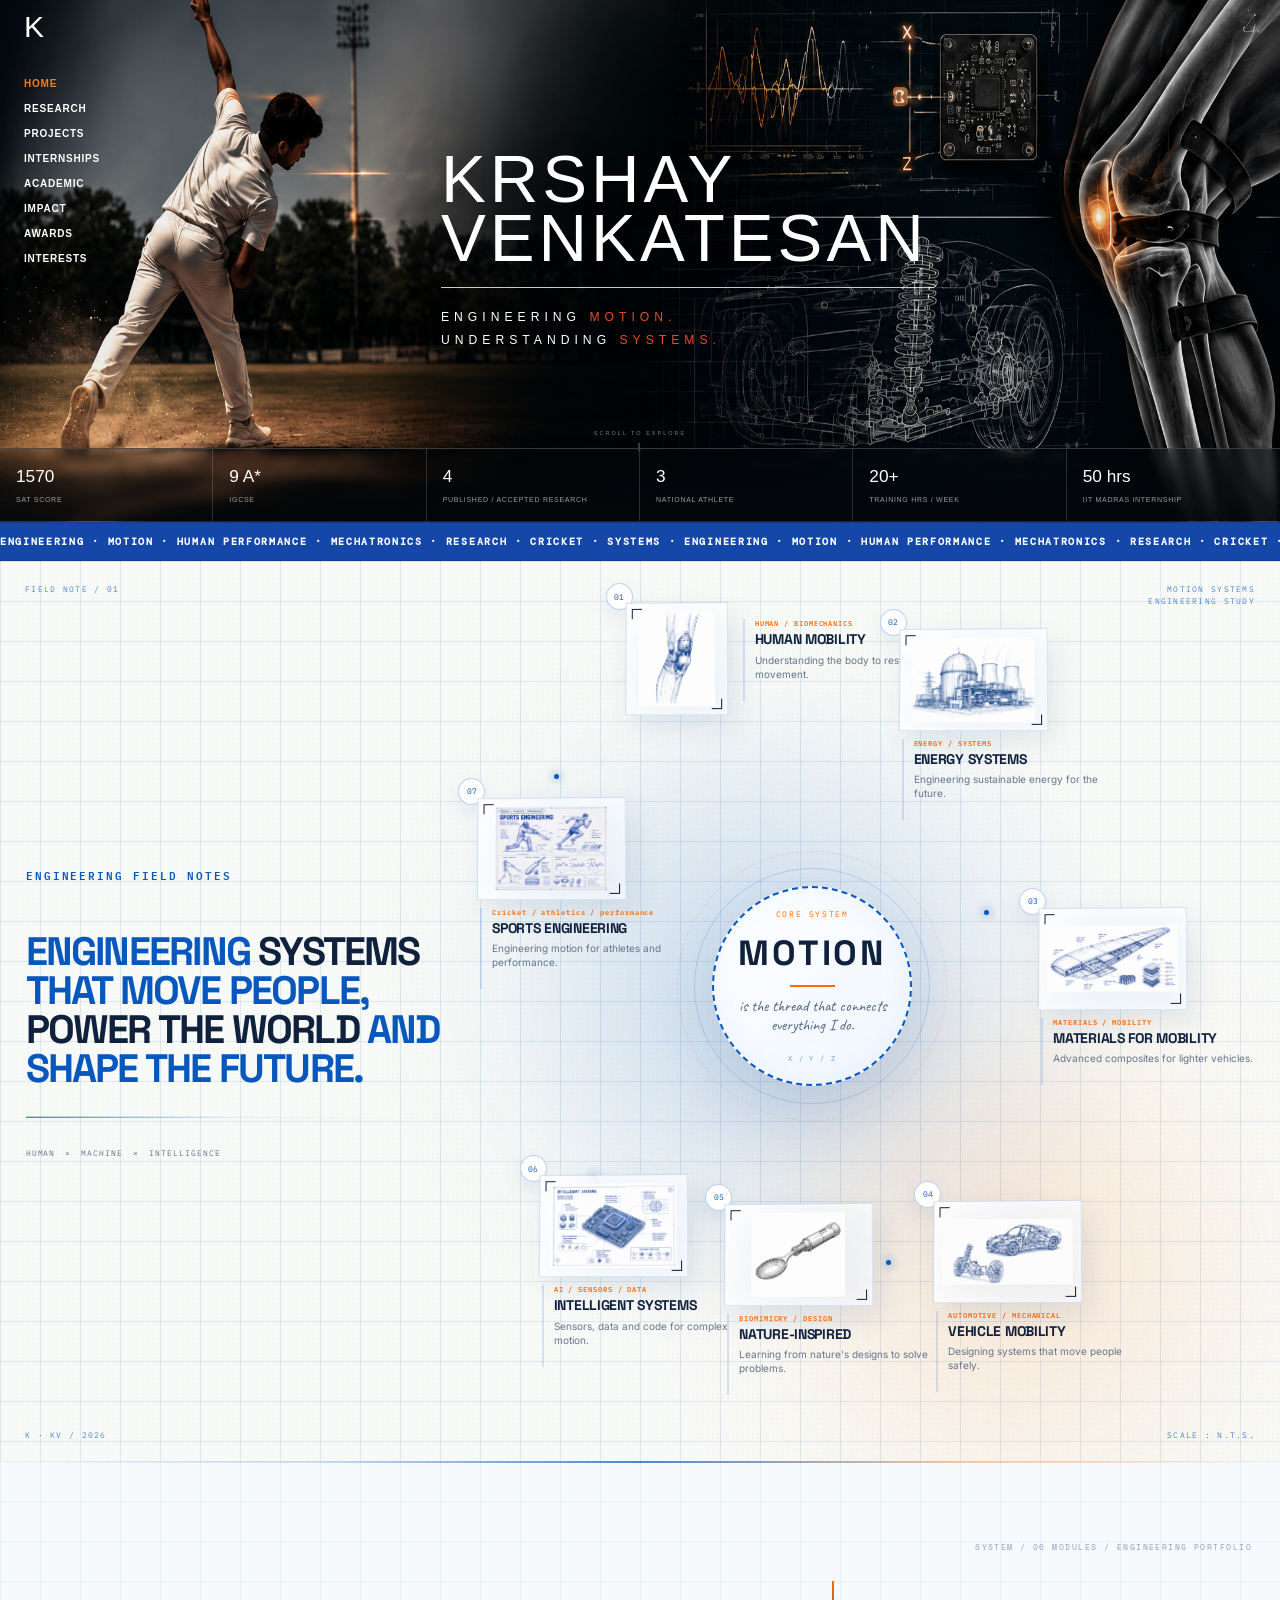
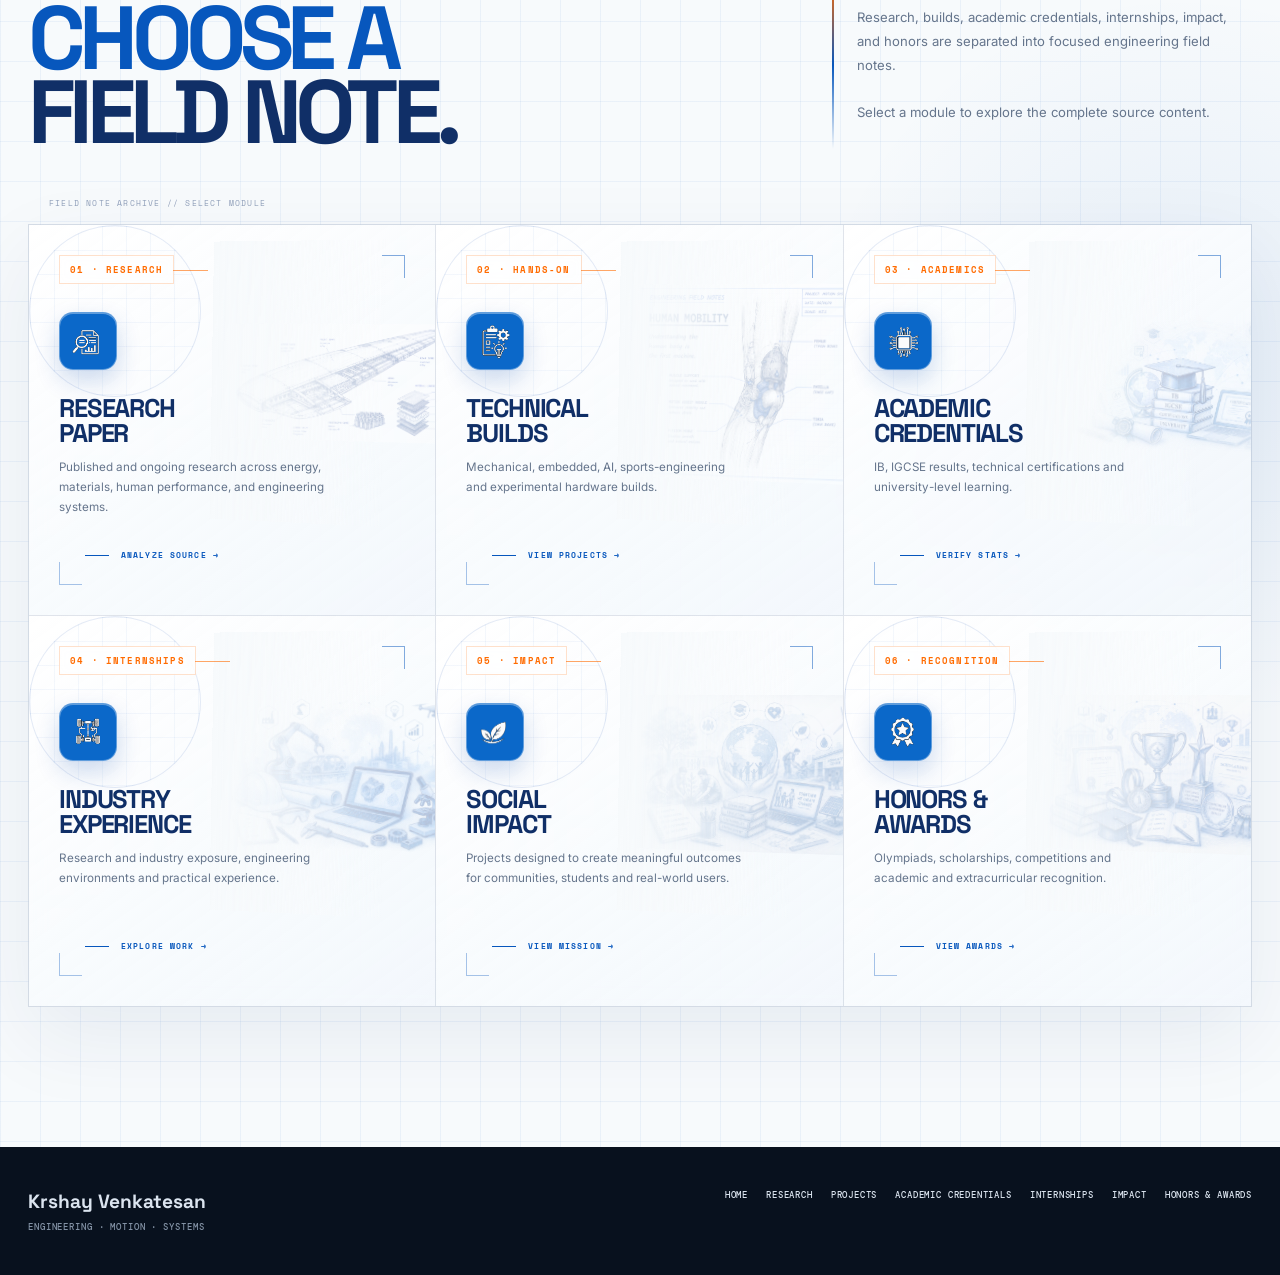
==== commit 6a31e7f0: "Add files via upload" ====
--- a/index.html
+++ b/index.html
@@ -25,7 +25,6 @@
             <a class="brand" href="index.html" aria-label="Krshay Venkatesan — Home" style="margin-bottom: 10px;">
                 <span class="brand-mark">K</span>
                 <span class="brand-name">
-                    <small style="font-size: 80%;">Engineering · Motion · Systems</small>
                 </span>
                 <br>
             </a>
